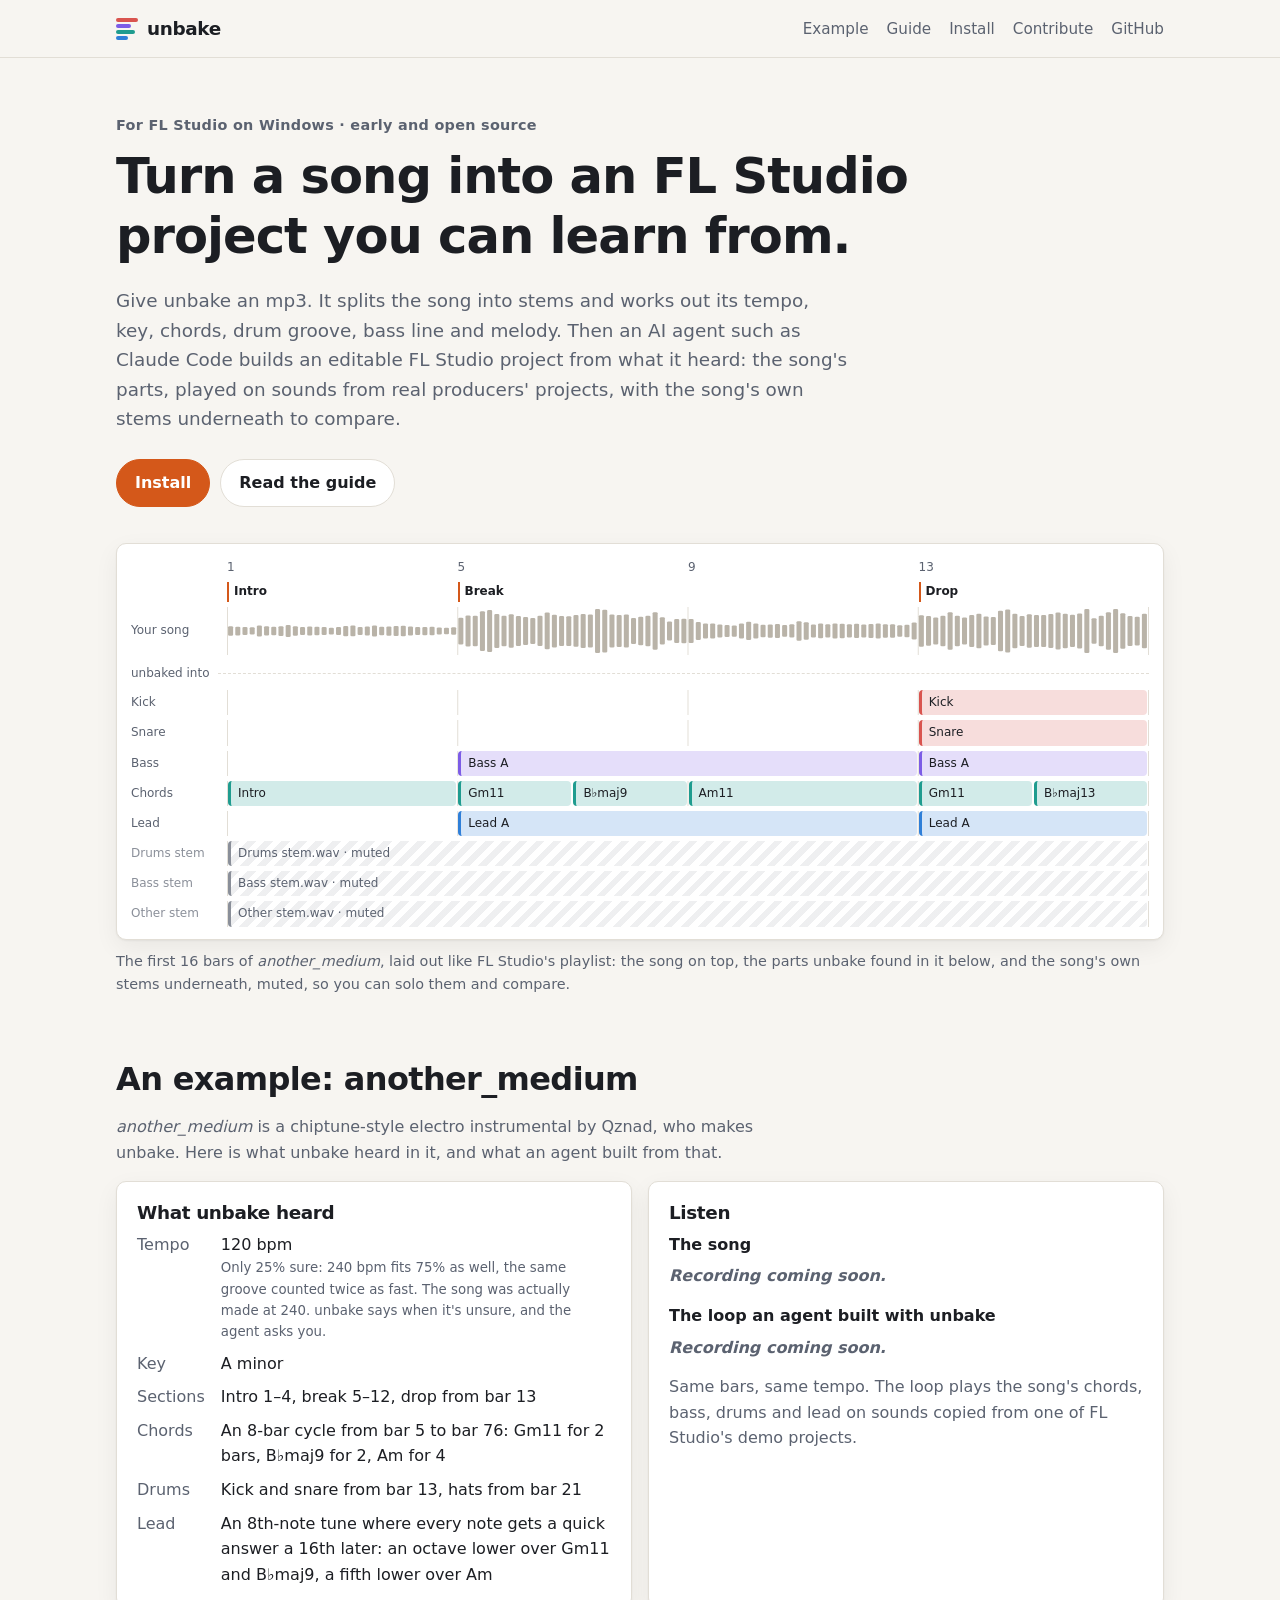
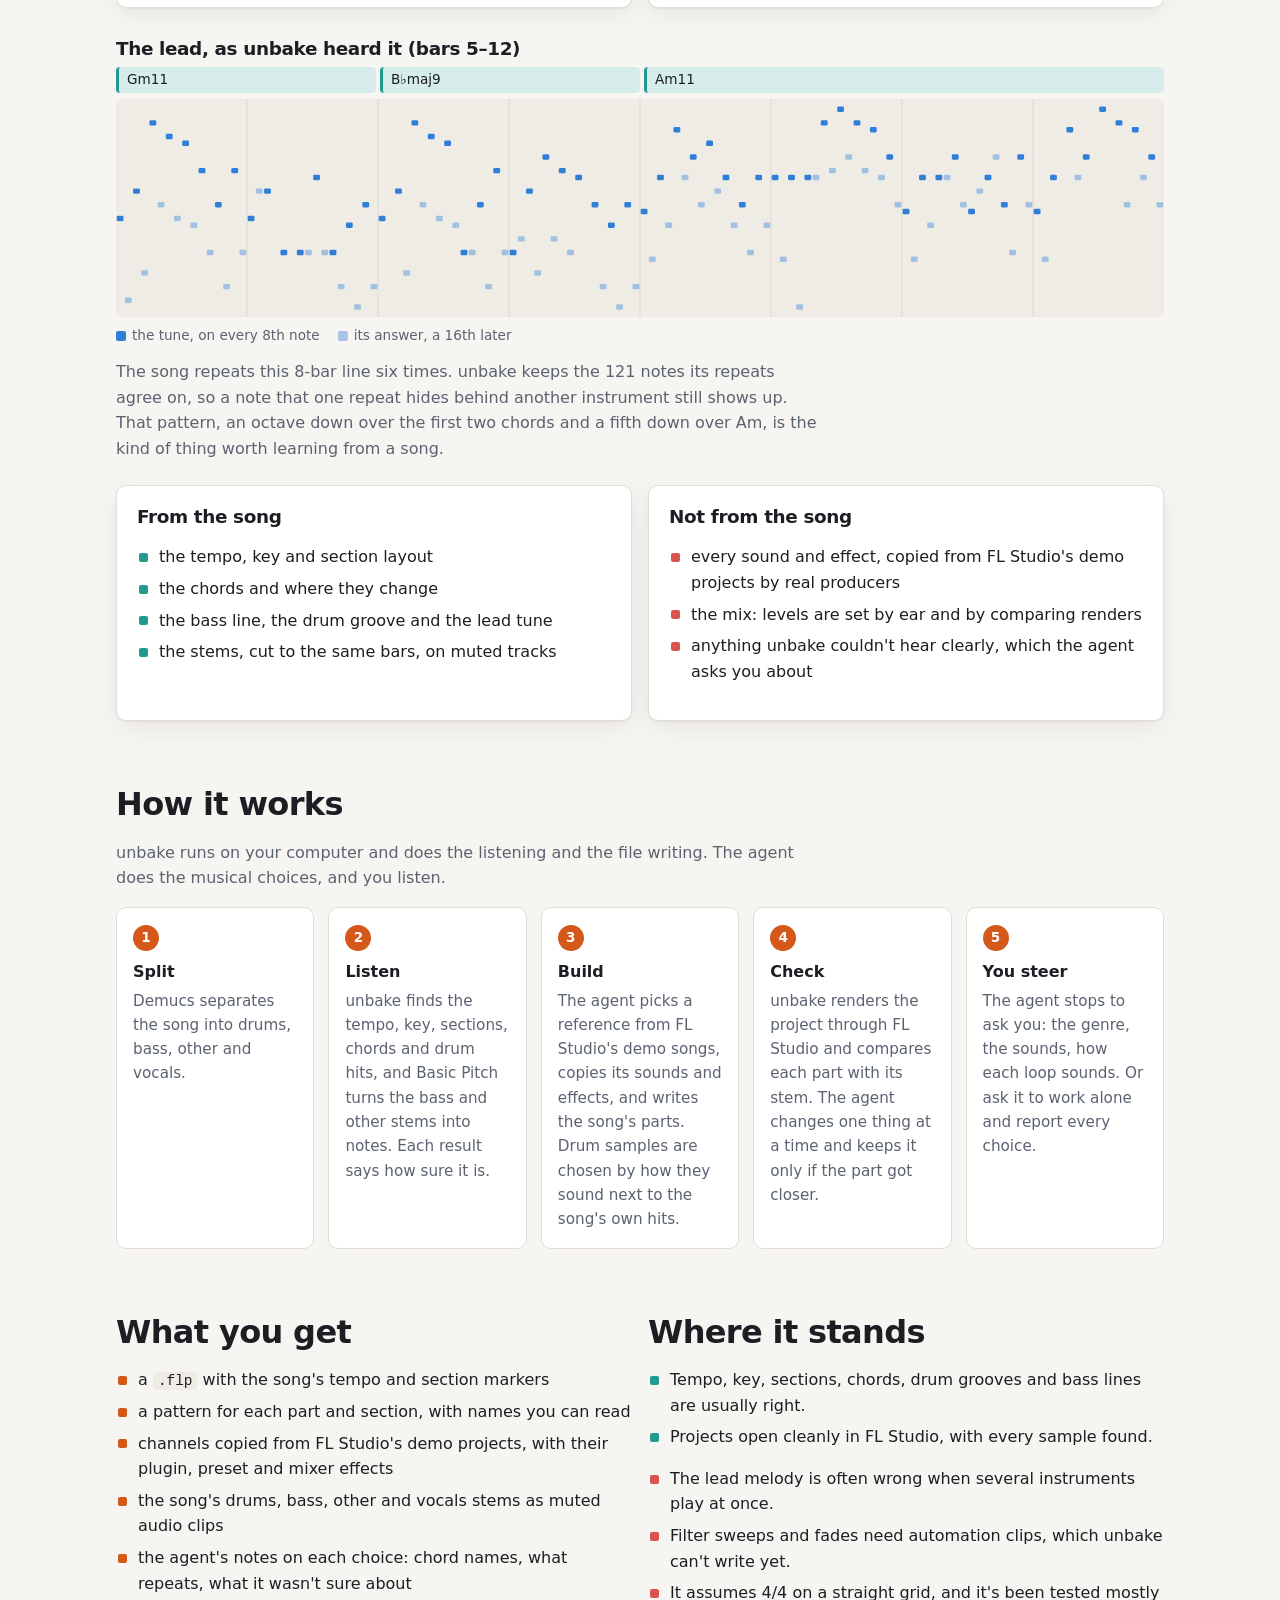
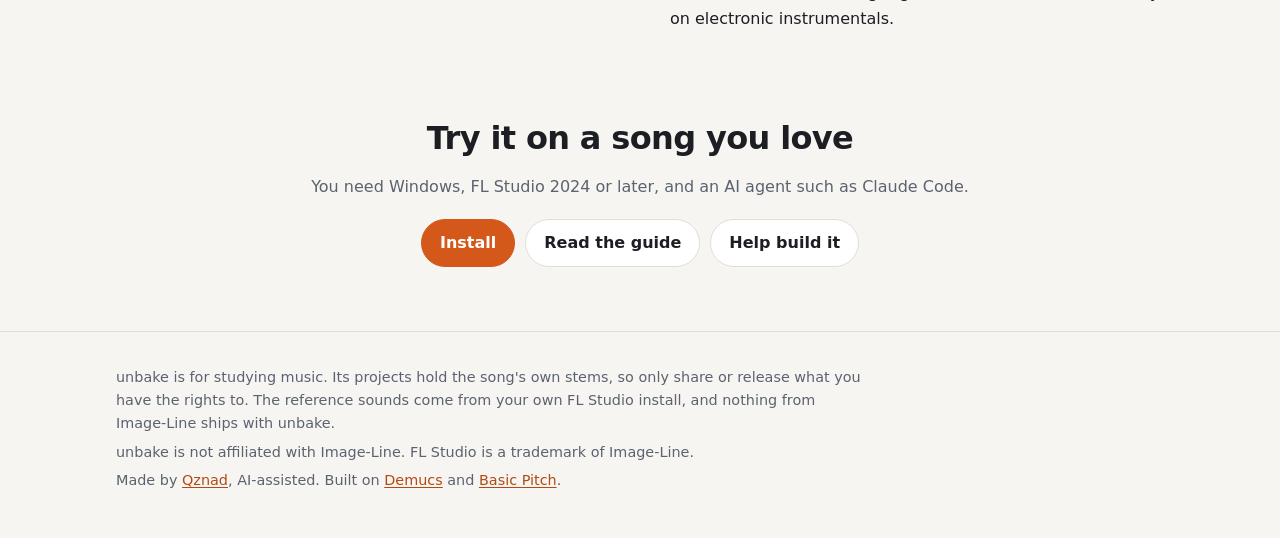
==== site/index.html @ bb5c04a0 "Add the unbake website: a home page with another_medium as the example (what unbake heard, its lead " ====
<!doctype html>
<html lang="en">
<head>
  <meta charset="utf-8">
  <meta name="viewport" content="width=device-width, initial-scale=1">
  <title>unbake: turn a song into an FL Studio project</title>
  <meta name="description" content="unbake listens to a song and, with an AI agent, builds an editable FL Studio project of its chords, bass and groove, with the song's own stems underneath to compare.">
  <link rel="stylesheet" href="style.css">
</head>
<body>
  <header class="site-header">
    <div class="wrap">
      <a class="wordmark" href="./"><span class="mark" aria-hidden="true"><i></i><i></i><i></i><i></i></span>unbake</a>
      <nav aria-label="Main">
        <a href="#example">Example</a>
        <a href="guide.html">Guide</a>
        <a href="install.html">Install</a>
        <a href="contribute.html">Contribute</a>
        <a href="https://github.com/Qznad/unbake">GitHub</a>
      </nav>
    </div>
  </header>

  <main>
    <section class="hero">
      <div class="wrap">
        <p class="eyebrow">For FL Studio on Windows · early and open source</p>
        <h1>Turn a song into an FL Studio project you can learn from.</h1>
        <p class="lede">Give unbake an mp3. It splits the song into stems and works out its tempo, key, chords, drum groove, bass line and melody. Then an AI agent such as Claude Code builds an editable FL Studio project from what it heard: the song's parts, played on sounds from real producers' projects, with the song's own stems underneath to compare.</p>
        <div class="actions">
          <a class="btn primary" href="install.html">Install</a>
          <a class="btn" href="guide.html">Read the guide</a>
        </div>

        <figure class="playlist-figure">
          <div class="scroll-x">
            <div class="playlist" role="img" aria-label="FL Studio playlist: the song's waveform on top; below it Kick and Snare from bar 13, Bass from bar 5, chords Gm11, B flat maj9 and Am11, Lead A from bar 5, and four muted stem tracks.">
              <span class="pl-name"></span>
              <div class="pl-lane pl-ruler"><span style="grid-column:1">1</span><span style="grid-column:5">5</span><span style="grid-column:9">9</span><span style="grid-column:13">13</span></div>
              <span class="pl-name"></span>
              <div class="pl-lane pl-markers"><span class="marker" style="--at:1;--len:4">Intro</span><span class="marker" style="--at:5;--len:8">Break</span><span class="marker" style="--at:13;--len:4">Drop</span></div>
              <span class="pl-name">Your song</span>
              <div class="pl-lane pl-song"><svg class="wave" viewBox="0 0 640 48" preserveAspectRatio="none" aria-hidden="true"><rect x="0.75" y="19.2" width="3.5" height="9.6" rx="1"/><rect x="5.75" y="19.7" width="3.5" height="8.7" rx="1"/><rect x="10.75" y="20.1" width="3.5" height="7.9" rx="1"/><rect x="15.75" y="20.3" width="3.5" height="7.3" rx="1"/><rect x="20.75" y="18.6" width="3.5" height="10.9" rx="1"/><rect x="25.75" y="19.3" width="3.5" height="9.3" rx="1"/><rect x="30.75" y="19.8" width="3.5" height="8.5" rx="1"/><rect x="35.75" y="19.2" width="3.5" height="9.7" rx="1"/><rect x="40.75" y="18.1" width="3.5" height="11.9" rx="1"/><rect x="45.75" y="19.2" width="3.5" height="9.6" rx="1"/><rect x="50.75" y="19.9" width="3.5" height="8.2" rx="1"/><rect x="55.75" y="19.6" width="3.5" height="8.8" rx="1"/><rect x="60.75" y="19.7" width="3.5" height="8.6" rx="1"/><rect x="65.75" y="20.0" width="3.5" height="7.9" rx="1"/><rect x="70.75" y="20.7" width="3.5" height="6.7" rx="1"/><rect x="75.75" y="19.9" width="3.5" height="8.2" rx="1"/><rect x="80.75" y="18.9" width="3.5" height="10.3" rx="1"/><rect x="85.75" y="18.6" width="3.5" height="10.7" rx="1"/><rect x="90.75" y="19.9" width="3.5" height="8.2" rx="1"/><rect x="95.75" y="19.4" width="3.5" height="9.2" rx="1"/><rect x="100.75" y="18.5" width="3.5" height="10.9" rx="1"/><rect x="105.75" y="19.7" width="3.5" height="8.6" rx="1"/><rect x="110.75" y="19.4" width="3.5" height="9.3" rx="1"/><rect x="115.75" y="19.1" width="3.5" height="9.8" rx="1"/><rect x="120.75" y="18.7" width="3.5" height="10.5" rx="1"/><rect x="125.75" y="19.5" width="3.5" height="8.9" rx="1"/><rect x="130.75" y="19.9" width="3.5" height="8.2" rx="1"/><rect x="135.75" y="19.9" width="3.5" height="8.3" rx="1"/><rect x="140.75" y="19.7" width="3.5" height="8.6" rx="1"/><rect x="145.75" y="20.6" width="3.5" height="6.8" rx="1"/><rect x="150.75" y="20.8" width="3.5" height="6.5" rx="1"/><rect x="155.75" y="20.3" width="3.5" height="7.4" rx="1"/><rect x="160.75" y="10.7" width="3.5" height="26.7" rx="1"/><rect x="165.75" y="8.5" width="3.5" height="31.0" rx="1"/><rect x="170.75" y="8.8" width="3.5" height="30.4" rx="1"/><rect x="175.75" y="4.2" width="3.5" height="39.7" rx="1"/><rect x="180.75" y="2.9" width="3.5" height="42.2" rx="1"/><rect x="185.75" y="6.9" width="3.5" height="34.2" rx="1"/><rect x="190.75" y="8.7" width="3.5" height="30.6" rx="1"/><rect x="195.75" y="7.2" width="3.5" height="33.6" rx="1"/><rect x="200.75" y="8.9" width="3.5" height="30.2" rx="1"/><rect x="205.75" y="9.9" width="3.5" height="28.2" rx="1"/><rect x="210.75" y="10.9" width="3.5" height="26.2" rx="1"/><rect x="215.75" y="8.8" width="3.5" height="30.3" rx="1"/><rect x="220.75" y="5.6" width="3.5" height="36.7" rx="1"/><rect x="225.75" y="7.7" width="3.5" height="32.7" rx="1"/><rect x="230.75" y="9.1" width="3.5" height="29.8" rx="1"/><rect x="235.75" y="9.2" width="3.5" height="29.7" rx="1"/><rect x="240.75" y="8.1" width="3.5" height="31.7" rx="1"/><rect x="245.75" y="7.0" width="3.5" height="33.9" rx="1"/><rect x="250.75" y="7.6" width="3.5" height="32.8" rx="1"/><rect x="255.75" y="2.0" width="3.5" height="44.0" rx="1"/><rect x="260.75" y="2.7" width="3.5" height="42.7" rx="1"/><rect x="265.75" y="7.4" width="3.5" height="33.2" rx="1"/><rect x="270.75" y="8.0" width="3.5" height="32.0" rx="1"/><rect x="275.75" y="7.5" width="3.5" height="33.1" rx="1"/><rect x="280.75" y="11.0" width="3.5" height="26.0" rx="1"/><rect x="285.75" y="9.8" width="3.5" height="28.4" rx="1"/><rect x="290.75" y="8.7" width="3.5" height="30.6" rx="1"/><rect x="295.75" y="5.3" width="3.5" height="37.5" rx="1"/><rect x="300.75" y="10.3" width="3.5" height="27.3" rx="1"/><rect x="305.75" y="14.5" width="3.5" height="19.1" rx="1"/><rect x="310.75" y="12.0" width="3.5" height="24.0" rx="1"/><rect x="315.75" y="11.7" width="3.5" height="24.6" rx="1"/><rect x="320.75" y="12.1" width="3.5" height="23.8" rx="1"/><rect x="325.75" y="14.9" width="3.5" height="18.1" rx="1"/><rect x="330.75" y="16.5" width="3.5" height="15.0" rx="1"/><rect x="335.75" y="16.5" width="3.5" height="15.1" rx="1"/><rect x="340.75" y="17.5" width="3.5" height="13.0" rx="1"/><rect x="345.75" y="17.9" width="3.5" height="12.2" rx="1"/><rect x="350.75" y="18.4" width="3.5" height="11.3" rx="1"/><rect x="355.75" y="16.6" width="3.5" height="14.9" rx="1"/><rect x="360.75" y="14.8" width="3.5" height="18.3" rx="1"/><rect x="365.75" y="16.5" width="3.5" height="15.0" rx="1"/><rect x="370.75" y="17.7" width="3.5" height="12.6" rx="1"/><rect x="375.75" y="17.4" width="3.5" height="13.3" rx="1"/><rect x="380.75" y="17.0" width="3.5" height="14.0" rx="1"/><rect x="385.75" y="18.1" width="3.5" height="11.7" rx="1"/><rect x="390.75" y="17.3" width="3.5" height="13.3" rx="1"/><rect x="395.75" y="14.3" width="3.5" height="19.5" rx="1"/><rect x="400.75" y="15.2" width="3.5" height="17.5" rx="1"/><rect x="405.75" y="17.5" width="3.5" height="13.0" rx="1"/><rect x="410.75" y="16.6" width="3.5" height="14.7" rx="1"/><rect x="415.75" y="17.3" width="3.5" height="13.3" rx="1"/><rect x="420.75" y="16.5" width="3.5" height="15.0" rx="1"/><rect x="425.75" y="16.8" width="3.5" height="14.4" rx="1"/><rect x="430.75" y="17.3" width="3.5" height="13.3" rx="1"/><rect x="435.75" y="16.8" width="3.5" height="14.3" rx="1"/><rect x="440.75" y="17.6" width="3.5" height="12.9" rx="1"/><rect x="445.75" y="17.0" width="3.5" height="13.9" rx="1"/><rect x="450.75" y="16.5" width="3.5" height="14.9" rx="1"/><rect x="455.75" y="17.3" width="3.5" height="13.5" rx="1"/><rect x="460.75" y="17.3" width="3.5" height="13.4" rx="1"/><rect x="465.75" y="18.2" width="3.5" height="11.6" rx="1"/><rect x="470.75" y="17.8" width="3.5" height="12.5" rx="1"/><rect x="475.75" y="15.5" width="3.5" height="17.0" rx="1"/><rect x="480.75" y="8.2" width="3.5" height="31.6" rx="1"/><rect x="485.75" y="9.1" width="3.5" height="29.7" rx="1"/><rect x="490.75" y="10.6" width="3.5" height="26.8" rx="1"/><rect x="495.75" y="8.8" width="3.5" height="30.4" rx="1"/><rect x="500.75" y="5.3" width="3.5" height="37.4" rx="1"/><rect x="505.75" y="8.7" width="3.5" height="30.5" rx="1"/><rect x="510.75" y="10.4" width="3.5" height="27.2" rx="1"/><rect x="515.75" y="7.9" width="3.5" height="32.2" rx="1"/><rect x="520.75" y="6.8" width="3.5" height="34.4" rx="1"/><rect x="525.75" y="9.4" width="3.5" height="29.1" rx="1"/><rect x="530.75" y="9.9" width="3.5" height="28.2" rx="1"/><rect x="535.75" y="3.8" width="3.5" height="40.4" rx="1"/><rect x="540.75" y="2.5" width="3.5" height="42.9" rx="1"/><rect x="545.75" y="6.8" width="3.5" height="34.4" rx="1"/><rect x="550.75" y="9.1" width="3.5" height="29.9" rx="1"/><rect x="555.75" y="7.2" width="3.5" height="33.6" rx="1"/><rect x="560.75" y="8.1" width="3.5" height="31.9" rx="1"/><rect x="565.75" y="8.0" width="3.5" height="32.0" rx="1"/><rect x="570.75" y="7.0" width="3.5" height="34.1" rx="1"/><rect x="575.75" y="5.4" width="3.5" height="37.2" rx="1"/><rect x="580.75" y="6.8" width="3.5" height="34.4" rx="1"/><rect x="585.75" y="7.8" width="3.5" height="32.3" rx="1"/><rect x="590.75" y="6.6" width="3.5" height="34.9" rx="1"/><rect x="595.75" y="2.0" width="3.5" height="43.9" rx="1"/><rect x="600.75" y="11.2" width="3.5" height="25.6" rx="1"/><rect x="605.75" y="8.7" width="3.5" height="30.5" rx="1"/><rect x="610.75" y="5.3" width="3.5" height="37.4" rx="1"/><rect x="615.75" y="2.0" width="3.5" height="44.0" rx="1"/><rect x="620.75" y="6.2" width="3.5" height="35.5" rx="1"/><rect x="625.75" y="9.0" width="3.5" height="30.0" rx="1"/><rect x="630.75" y="9.7" width="3.5" height="28.7" rx="1"/><rect x="635.75" y="6.7" width="3.5" height="34.6" rx="1"/></svg></div>
              <span class="pl-gap">unbaked into</span>
              <span class="pl-name">Kick</span>
              <div class="pl-lane"><span class="clip drums" style="--at:13;--len:4">Kick</span></div>
              <span class="pl-name">Snare</span>
              <div class="pl-lane"><span class="clip drums" style="--at:13;--len:4">Snare</span></div>
              <span class="pl-name">Bass</span>
              <div class="pl-lane"><span class="clip bass" style="--at:5;--len:8">Bass A</span><span class="clip bass" style="--at:13;--len:4">Bass A</span></div>
              <span class="pl-name">Chords</span>
              <div class="pl-lane"><span class="clip chords" style="--at:1;--len:4">Intro</span><span class="clip chords" style="--at:5;--len:2">Gm11</span><span class="clip chords" style="--at:7;--len:2">B♭maj9</span><span class="clip chords" style="--at:9;--len:4">Am11</span><span class="clip chords" style="--at:13;--len:2">Gm11</span><span class="clip chords" style="--at:15;--len:2">B♭maj13</span></div>
              <span class="pl-name">Lead</span>
              <div class="pl-lane"><span class="clip lead" style="--at:5;--len:8">Lead A</span><span class="clip lead" style="--at:13;--len:4">Lead A</span></div>
              <span class="pl-name muted-name">Drums stem</span>
              <div class="pl-lane"><span class="clip stem" style="--at:1;--len:16">Drums stem.wav · muted</span></div>
              <span class="pl-name muted-name">Bass stem</span>
              <div class="pl-lane"><span class="clip stem" style="--at:1;--len:16">Bass stem.wav · muted</span></div>
              <span class="pl-name muted-name">Other stem</span>
              <div class="pl-lane"><span class="clip stem" style="--at:1;--len:16">Other stem.wav · muted</span></div>
            </div>
          </div>
          <figcaption>The first 16 bars of <em>another_medium</em>, laid out like FL Studio's playlist: the song on top, the parts unbake found in it below, and the song's own stems underneath, muted, so you can solo them and compare.</figcaption>
        </figure>
      </div>
    </section>

    <section id="example">
      <div class="wrap">
        <h2>An example: another_medium</h2>
        <p class="section-intro"><em>another_medium</em> is a chiptune-style electro instrumental by Qznad, who makes unbake. Here is what unbake heard in it, and what an agent built from that.</p>

        <div class="grid-2">
          <div class="card">
            <h3 style="margin-top:0">What unbake heard</h3>
            <dl class="facts">
              <dt>Tempo</dt>
              <dd>120 bpm<small>Only 25% sure: 240 bpm fits 75% as well, the same groove counted twice as fast. The song was actually made at 240. unbake says when it's unsure, and the agent asks you.</small></dd>
              <dt>Key</dt>
              <dd>A minor</dd>
              <dt>Sections</dt>
              <dd>Intro 1–4, break 5–12, drop from bar 13</dd>
              <dt>Chords</dt>
              <dd>An 8-bar cycle from bar 5 to bar 76: Gm11 for 2 bars, B♭maj9 for 2, Am for 4</dd>
              <dt>Drums</dt>
              <dd>Kick and snare from bar 13, hats from bar 21</dd>
              <dt>Lead</dt>
              <dd>An 8th-note tune where every note gets a quick answer a 16th later: an octave lower over Gm11 and B♭maj9, a fifth lower over Am</dd>
            </dl>
          </div>

          <div class="card">
            <h3 style="margin-top:0">Listen</h3>
            <div class="player">
              <p>The song</p>
              <audio controls preload="metadata" src="media/another-medium-song.mp3" data-pending="Recording coming soon."></audio>
            </div>
            <div class="player">
              <p>The loop an agent built with unbake</p>
              <audio controls preload="metadata" src="media/another-medium-loop.mp3" data-pending="Recording coming soon."></audio>
            </div>
            <p class="pending" style="font-style:normal">Same bars, same tempo. The loop plays the song's chords, bass, drums and lead on sounds copied from one of FL Studio's demo projects.</p>
          </div>
        </div>

        <h3>The lead, as unbake heard it (bars 5–12)</h3>
        <div class="roll-box">
          <div class="roll-inner">
            <div class="chord-row" aria-hidden="true"><span>Gm11</span><span>B♭maj9</span><span>Am11</span></div>
            <svg class="roll" viewBox="0 0 768 160" role="img" aria-label="The lead unbake heard in bars 5 to 12: 121 notes"><line class="barline" x1="96" y1="0" x2="96" y2="160"/><line class="barline" x1="192" y1="0" x2="192" y2="160"/><line class="barline" x1="288" y1="0" x2="288" y2="160"/><line class="barline" x1="384" y1="0" x2="384" y2="160"/><line class="barline" x1="480" y1="0" x2="480" y2="160"/><line class="barline" x1="576" y1="0" x2="576" y2="160"/><line class="barline" x1="672" y1="0" x2="672" y2="160"/><rect class="hit" x="0.5" y="85.5" width="5" height="4" rx="1"/><rect class="echo" x="6.5" y="145.5" width="5" height="4" rx="1"/><rect class="hit" x="12.5" y="65.5" width="5" height="4" rx="1"/><rect class="echo" x="18.5" y="125.5" width="5" height="4" rx="1"/><rect class="hit" x="24.5" y="15.5" width="5" height="4" rx="1"/><rect class="echo" x="30.5" y="75.5" width="5" height="4" rx="1"/><rect class="hit" x="36.5" y="25.5" width="5" height="4" rx="1"/><rect class="echo" x="42.5" y="85.5" width="5" height="4" rx="1"/><rect class="hit" x="48.5" y="30.5" width="5" height="4" rx="1"/><rect class="echo" x="54.5" y="90.5" width="5" height="4" rx="1"/><rect class="hit" x="60.5" y="50.5" width="5" height="4" rx="1"/><rect class="echo" x="66.5" y="110.5" width="5" height="4" rx="1"/><rect class="hit" x="72.5" y="75.5" width="5" height="4" rx="1"/><rect class="echo" x="78.5" y="135.5" width="5" height="4" rx="1"/><rect class="hit" x="84.5" y="50.5" width="5" height="4" rx="1"/><rect class="echo" x="90.5" y="110.5" width="5" height="4" rx="1"/><rect class="hit" x="96.5" y="85.5" width="5" height="4" rx="1"/><rect class="echo" x="102.5" y="65.5" width="5" height="4" rx="1"/><rect class="hit" x="108.5" y="65.5" width="5" height="4" rx="1"/><rect class="hit" x="120.5" y="110.5" width="5" height="4" rx="1"/><rect class="hit" x="132.5" y="110.5" width="5" height="4" rx="1"/><rect class="echo" x="138.5" y="110.5" width="5" height="4" rx="1"/><rect class="hit" x="144.5" y="55.5" width="5" height="4" rx="1"/><rect class="echo" x="150.5" y="110.5" width="5" height="4" rx="1"/><rect class="hit" x="156.5" y="110.5" width="5" height="4" rx="1"/><rect class="echo" x="162.5" y="135.5" width="5" height="4" rx="1"/><rect class="hit" x="168.5" y="90.5" width="5" height="4" rx="1"/><rect class="echo" x="174.5" y="150.5" width="5" height="4" rx="1"/><rect class="hit" x="180.5" y="75.5" width="5" height="4" rx="1"/><rect class="echo" x="186.5" y="135.5" width="5" height="4" rx="1"/><rect class="hit" x="192.5" y="85.5" width="5" height="4" rx="1"/><rect class="hit" x="204.5" y="65.5" width="5" height="4" rx="1"/><rect class="echo" x="210.5" y="125.5" width="5" height="4" rx="1"/><rect class="hit" x="216.5" y="15.5" width="5" height="4" rx="1"/><rect class="echo" x="222.5" y="75.5" width="5" height="4" rx="1"/><rect class="hit" x="228.5" y="25.5" width="5" height="4" rx="1"/><rect class="echo" x="234.5" y="85.5" width="5" height="4" rx="1"/><rect class="hit" x="240.5" y="30.5" width="5" height="4" rx="1"/><rect class="echo" x="246.5" y="90.5" width="5" height="4" rx="1"/><rect class="hit" x="252.5" y="110.5" width="5" height="4" rx="1"/><rect class="echo" x="258.5" y="110.5" width="5" height="4" rx="1"/><rect class="hit" x="264.5" y="75.5" width="5" height="4" rx="1"/><rect class="echo" x="270.5" y="135.5" width="5" height="4" rx="1"/><rect class="hit" x="276.5" y="50.5" width="5" height="4" rx="1"/><rect class="echo" x="282.5" y="110.5" width="5" height="4" rx="1"/><rect class="hit" x="288.5" y="110.5" width="5" height="4" rx="1"/><rect class="echo" x="294.5" y="100.5" width="5" height="4" rx="1"/><rect class="hit" x="300.5" y="65.5" width="5" height="4" rx="1"/><rect class="echo" x="306.5" y="125.5" width="5" height="4" rx="1"/><rect class="hit" x="312.5" y="40.5" width="5" height="4" rx="1"/><rect class="echo" x="318.5" y="100.5" width="5" height="4" rx="1"/><rect class="hit" x="324.5" y="50.5" width="5" height="4" rx="1"/><rect class="echo" x="330.5" y="110.5" width="5" height="4" rx="1"/><rect class="hit" x="336.5" y="55.5" width="5" height="4" rx="1"/><rect class="hit" x="348.5" y="75.5" width="5" height="4" rx="1"/><rect class="echo" x="354.5" y="135.5" width="5" height="4" rx="1"/><rect class="hit" x="360.5" y="90.5" width="5" height="4" rx="1"/><rect class="echo" x="366.5" y="150.5" width="5" height="4" rx="1"/><rect class="hit" x="372.5" y="75.5" width="5" height="4" rx="1"/><rect class="echo" x="378.5" y="135.5" width="5" height="4" rx="1"/><rect class="hit" x="384.5" y="80.5" width="5" height="4" rx="1"/><rect class="echo" x="390.5" y="115.5" width="5" height="4" rx="1"/><rect class="hit" x="396.5" y="55.5" width="5" height="4" rx="1"/><rect class="echo" x="402.5" y="90.5" width="5" height="4" rx="1"/><rect class="hit" x="408.5" y="20.5" width="5" height="4" rx="1"/><rect class="echo" x="414.5" y="55.5" width="5" height="4" rx="1"/><rect class="hit" x="420.5" y="40.5" width="5" height="4" rx="1"/><rect class="echo" x="426.5" y="75.5" width="5" height="4" rx="1"/><rect class="hit" x="432.5" y="30.5" width="5" height="4" rx="1"/><rect class="echo" x="438.5" y="65.5" width="5" height="4" rx="1"/><rect class="hit" x="444.5" y="55.5" width="5" height="4" rx="1"/><rect class="echo" x="450.5" y="90.5" width="5" height="4" rx="1"/><rect class="hit" x="456.5" y="75.5" width="5" height="4" rx="1"/><rect class="echo" x="462.5" y="110.5" width="5" height="4" rx="1"/><rect class="hit" x="468.5" y="55.5" width="5" height="4" rx="1"/><rect class="echo" x="474.5" y="90.5" width="5" height="4" rx="1"/><rect class="hit" x="480.5" y="55.5" width="5" height="4" rx="1"/><rect class="echo" x="486.5" y="115.5" width="5" height="4" rx="1"/><rect class="hit" x="492.5" y="55.5" width="5" height="4" rx="1"/><rect class="echo" x="498.5" y="150.5" width="5" height="4" rx="1"/><rect class="hit" x="504.5" y="55.5" width="5" height="4" rx="1"/><rect class="echo" x="510.5" y="55.5" width="5" height="4" rx="1"/><rect class="hit" x="516.5" y="15.5" width="5" height="4" rx="1"/><rect class="echo" x="522.5" y="50.5" width="5" height="4" rx="1"/><rect class="hit" x="528.5" y="5.5" width="5" height="4" rx="1"/><rect class="echo" x="534.5" y="40.5" width="5" height="4" rx="1"/><rect class="hit" x="540.5" y="15.5" width="5" height="4" rx="1"/><rect class="echo" x="546.5" y="50.5" width="5" height="4" rx="1"/><rect class="hit" x="552.5" y="20.5" width="5" height="4" rx="1"/><rect class="echo" x="558.5" y="55.5" width="5" height="4" rx="1"/><rect class="hit" x="564.5" y="40.5" width="5" height="4" rx="1"/><rect class="echo" x="570.5" y="75.5" width="5" height="4" rx="1"/><rect class="hit" x="576.5" y="80.5" width="5" height="4" rx="1"/><rect class="echo" x="582.5" y="115.5" width="5" height="4" rx="1"/><rect class="hit" x="588.5" y="55.5" width="5" height="4" rx="1"/><rect class="echo" x="594.5" y="90.5" width="5" height="4" rx="1"/><rect class="hit" x="600.5" y="55.5" width="5" height="4" rx="1"/><rect class="echo" x="606.5" y="55.5" width="5" height="4" rx="1"/><rect class="hit" x="612.5" y="40.5" width="5" height="4" rx="1"/><rect class="echo" x="618.5" y="75.5" width="5" height="4" rx="1"/><rect class="hit" x="624.5" y="80.5" width="5" height="4" rx="1"/><rect class="echo" x="630.5" y="65.5" width="5" height="4" rx="1"/><rect class="hit" x="636.5" y="55.5" width="5" height="4" rx="1"/><rect class="echo" x="642.5" y="40.5" width="5" height="4" rx="1"/><rect class="hit" x="648.5" y="75.5" width="5" height="4" rx="1"/><rect class="echo" x="654.5" y="110.5" width="5" height="4" rx="1"/><rect class="hit" x="660.5" y="40.5" width="5" height="4" rx="1"/><rect class="echo" x="666.5" y="75.5" width="5" height="4" rx="1"/><rect class="hit" x="672.5" y="80.5" width="5" height="4" rx="1"/><rect class="echo" x="678.5" y="115.5" width="5" height="4" rx="1"/><rect class="hit" x="684.5" y="55.5" width="5" height="4" rx="1"/><rect class="hit" x="696.5" y="20.5" width="5" height="4" rx="1"/><rect class="echo" x="702.5" y="55.5" width="5" height="4" rx="1"/><rect class="hit" x="708.5" y="40.5" width="5" height="4" rx="1"/><rect class="hit" x="720.5" y="5.5" width="5" height="4" rx="1"/><rect class="hit" x="732.5" y="15.5" width="5" height="4" rx="1"/><rect class="echo" x="738.5" y="75.5" width="5" height="4" rx="1"/><rect class="hit" x="744.5" y="20.5" width="5" height="4" rx="1"/><rect class="echo" x="750.5" y="55.5" width="5" height="4" rx="1"/><rect class="hit" x="756.5" y="40.5" width="5" height="4" rx="1"/><rect class="echo" x="762.5" y="75.5" width="5" height="4" rx="1"/></svg>
          </div>
        </div>
        <div class="legend"><span><span class="swatch"></span>the tune, on every 8th note</span><span><span class="swatch faint"></span>its answer, a 16th later</span></div>
        <p class="section-intro" style="margin-top:12px">The song repeats this 8-bar line six times. unbake keeps the 121 notes its repeats agree on, so a note that one repeat hides behind another instrument still shows up. That pattern, an octave down over the first two chords and a fifth down over Am, is the kind of thing worth learning from a song.</p>

        <div class="grid-2" style="margin-top:24px">
          <div class="card split">
            <h3>From the song</h3>
            <ul class="ticks good">
              <li>the tempo, key and section layout</li>
              <li>the chords and where they change</li>
              <li>the bass line, the drum groove and the lead tune</li>
              <li>the stems, cut to the same bars, on muted tracks</li>
            </ul>
          </div>
          <div class="card split">
            <h3>Not from the song</h3>
            <ul class="ticks hard">
              <li>every sound and effect, copied from FL Studio's demo projects by real producers</li>
              <li>the mix: levels are set by ear and by comparing renders</li>
              <li>anything unbake couldn't hear clearly, which the agent asks you about</li>
            </ul>
          </div>
        </div>
      </div>
    </section>

    <section id="how">
      <div class="wrap">
        <h2>How it works</h2>
        <p class="section-intro">unbake runs on your computer and does the listening and the file writing. The agent does the musical choices, and you listen.</p>
        <ol class="steps">
          <li><strong>Split</strong><p>Demucs separates the song into drums, bass, other and vocals.</p></li>
          <li><strong>Listen</strong><p>unbake finds the tempo, key, sections, chords and drum hits, and Basic Pitch turns the bass and other stems into notes. Each result says how sure it is.</p></li>
          <li><strong>Build</strong><p>The agent picks a reference from FL Studio's demo songs, copies its sounds and effects, and writes the song's parts. Drum samples are chosen by how they sound next to the song's own hits.</p></li>
          <li><strong>Check</strong><p>unbake renders the project through FL Studio and compares each part with its stem. The agent changes one thing at a time and keeps it only if the part got closer.</p></li>
          <li><strong>You steer</strong><p>The agent stops to ask you: the genre, the sounds, how each loop sounds. Or ask it to work alone and report every choice.</p></li>
        </ol>
      </div>
    </section>

    <section>
      <div class="wrap grid-2">
        <div>
          <h2>What you get</h2>
          <ul class="ticks">
            <li>a <code>.flp</code> with the song's tempo and section markers</li>
            <li>a pattern for each part and section, with names you can read</li>
            <li>channels copied from FL Studio's demo projects, with their plugin, preset and mixer effects</li>
            <li>the song's drums, bass, other and vocals stems as muted audio clips</li>
            <li>the agent's notes on each choice: chord names, what repeats, what it wasn't sure about</li>
          </ul>
        </div>
        <div>
          <h2>Where it stands</h2>
          <ul class="ticks good">
            <li>Tempo, key, sections, chords, drum grooves and bass lines are usually right.</li>
            <li>Projects open cleanly in FL Studio, with every sample found.</li>
          </ul>
          <ul class="ticks hard">
            <li>The lead melody is often wrong when several instruments play at once.</li>
            <li>Filter sweeps and fades need automation clips, which unbake can't write yet.</li>
            <li>It assumes 4/4 on a straight grid, and it's been tested mostly on electronic instrumentals.</li>
          </ul>
        </div>
      </div>
    </section>

    <section class="cta">
      <div class="wrap">
        <h2>Try it on a song you love</h2>
        <p class="section-intro" style="margin:0 auto 20px">You need Windows, FL Studio 2024 or later, and an AI agent such as Claude Code.</p>
        <div class="actions">
          <a class="btn primary" href="install.html">Install</a>
          <a class="btn" href="guide.html">Read the guide</a>
          <a class="btn" href="contribute.html">Help build it</a>
        </div>
      </div>
    </section>
  </main>

  <footer class="site-footer">
    <div class="wrap">
      <p>unbake is for studying music. Its projects hold the song's own stems, so only share or release what you have the rights to. The reference sounds come from your own FL Studio install, and nothing from Image-Line ships with unbake.</p>
      <p>unbake is not affiliated with Image-Line. FL Studio is a trademark of Image-Line.</p>
      <p>Made by <a href="https://github.com/Qznad">Qznad</a>, AI-assisted. Built on <a href="https://github.com/facebookresearch/demucs">Demucs</a> and <a href="https://github.com/spotify/basic-pitch">Basic Pitch</a>.</p>
    </div>
  </footer>
  <script src="site.js"></script>
</body>
</html>
---- site/style.css ----
:root {
  --bg: #f7f5f1;
  --surface: #ffffff;
  --surface-2: #efece6;
  --line: #e2ded6;
  --text: #1c1e23;
  --muted: #5b6270;
  --accent: #d4581a;
  --accent-ink: #ffffff;
  --link: #b44a12;
  --drums: #d9544f;
  --bass: #7c5ce6;
  --chords: #1f9c8f;
  --lead: #2f7fd8;
  --stem: #8a8f99;
  --wave: #b9b3a8;
  --radius: 10px;
  --shadow: 0 1px 2px rgb(0 0 0 / 0.05), 0 8px 24px rgb(0 0 0 / 0.06);
  --mono: ui-monospace, "Cascadia Mono", "SF Mono", Consolas, monospace;
  color-scheme: light;
}

@media (prefers-color-scheme: dark) {
  :root:not([data-theme="light"]) {
    --bg: #121418;
    --surface: #1a1d23;
    --surface-2: #23272f;
    --line: #2f343d;
    --text: #eceef2;
    --muted: #9ba3b0;
    --accent: #ff8a3d;
    --accent-ink: #1a1206;
    --link: #ffa463;
    --drums: #f0706a;
    --bass: #a28bff;
    --chords: #3cc2b3;
    --lead: #5aa7ff;
    --stem: #6f7580;
    --wave: #4a505b;
    --shadow: 0 1px 2px rgb(0 0 0 / 0.3), 0 8px 24px rgb(0 0 0 / 0.25);
    color-scheme: dark;
  }
}

:root[data-theme="dark"] {
  --bg: #121418;
  --surface: #1a1d23;
  --surface-2: #23272f;
  --line: #2f343d;
  --text: #eceef2;
  --muted: #9ba3b0;
  --accent: #ff8a3d;
  --accent-ink: #1a1206;
  --link: #ffa463;
  --drums: #f0706a;
  --bass: #a28bff;
  --chords: #3cc2b3;
  --lead: #5aa7ff;
  --stem: #6f7580;
  --wave: #4a505b;
  --shadow: 0 1px 2px rgb(0 0 0 / 0.3), 0 8px 24px rgb(0 0 0 / 0.25);
  color-scheme: dark;
}

* {
  box-sizing: border-box;
}

html {
  -webkit-text-size-adjust: 100%;
}

body {
  margin: 0;
  background: var(--bg);
  color: var(--text);
  font: 16px/1.6 system-ui, -apple-system, "Segoe UI", Roboto, "Helvetica Neue", sans-serif;
}

a {
  color: var(--link);
  text-underline-offset: 2px;
}

img,
svg {
  max-width: 100%;
}

code,
pre,
kbd {
  font-family: var(--mono);
  font-size: 0.9em;
}

:not(pre) > code {
  background: var(--surface-2);
  border-radius: 5px;
  padding: 0.1em 0.35em;
}

.code {
  position: relative;
  margin: 0.8em 0 1.2em;
}

.code pre {
  margin: 0;
  padding-right: 72px;
}

pre {
  margin: 0.8em 0 1.2em;
  padding: 14px 16px;
  background: var(--surface-2);
  border: 1px solid var(--line);
  border-radius: var(--radius);
  overflow-x: auto;
  line-height: 1.5;
}

.copy {
  position: absolute;
  top: 8px;
  right: 8px;
  font: 12px/1 system-ui, sans-serif;
  padding: 5px 8px;
  border-radius: 6px;
  border: 1px solid var(--line);
  background: var(--surface);
  color: var(--muted);
  cursor: pointer;
}

.copy:hover {
  color: var(--text);
}

.wrap {
  max-width: 1080px;
  margin: 0 auto;
  padding: 0 16px;
}

.narrow {
  max-width: 760px;
}

.site-header {
  border-bottom: 1px solid var(--line);
  background: var(--bg);
}

.site-header .wrap {
  display: flex;
  align-items: center;
  justify-content: space-between;
  flex-wrap: wrap;
  gap: 8px 20px;
  padding-top: 14px;
  padding-bottom: 14px;
}

.wordmark {
  display: inline-flex;
  align-items: center;
  gap: 9px;
  font-weight: 750;
  font-size: 1.15rem;
  letter-spacing: -0.02em;
  color: var(--text);
  text-decoration: none;
}

.mark {
  display: inline-grid;
  gap: 2px;
  width: 22px;
}

.mark i {
  display: block;
  height: 4px;
  border-radius: 2px;
}

.mark i:nth-child(1) {
  background: var(--drums);
  width: 100%;
}

.mark i:nth-child(2) {
  background: var(--bass);
  width: 70%;
}

.mark i:nth-child(3) {
  background: var(--chords);
  width: 85%;
}

.mark i:nth-child(4) {
  background: var(--lead);
  width: 55%;
}

.site-header nav {
  display: flex;
  flex-wrap: wrap;
  gap: 4px 18px;
}

.site-header nav a {
  color: var(--muted);
  text-decoration: none;
  font-size: 0.95rem;
}

.site-header nav a:hover,
.site-header nav a[aria-current="page"] {
  color: var(--text);
}

main {
  padding-bottom: 40px;
}

section {
  padding: 56px 0 8px;
}

h1,
h2,
h3 {
  line-height: 1.2;
  letter-spacing: -0.02em;
}

h1 {
  font-size: clamp(2rem, 5vw, 3.1rem);
  margin: 0.2em 0 0.4em;
  max-width: 17em;
}

h2 {
  font-size: clamp(1.5rem, 3vw, 2rem);
  margin: 0 0 0.5em;
}

h3 {
  font-size: 1.15rem;
  margin: 1.6em 0 0.4em;
}

.eyebrow {
  margin: 0;
  color: var(--muted);
  font-size: 0.9rem;
  font-weight: 600;
  letter-spacing: 0.02em;
}

.lede {
  font-size: 1.15rem;
  color: var(--muted);
  max-width: 40em;
  margin: 0 0 1.4em;
}

.section-intro {
  color: var(--muted);
  max-width: 44em;
  margin-top: 0;
}

.actions {
  display: flex;
  flex-wrap: wrap;
  gap: 10px;
}

.btn {
  display: inline-block;
  padding: 10px 18px;
  border-radius: 999px;
  border: 1px solid var(--line);
  background: var(--surface);
  color: var(--text);
  text-decoration: none;
  font-weight: 600;
}

.btn:hover {
  border-color: var(--muted);
}

.btn.primary {
  background: var(--accent);
  border-color: var(--accent);
  color: var(--accent-ink);
}

.btn.primary:hover {
  filter: brightness(1.06);
}

.card {
  background: var(--surface);
  border: 1px solid var(--line);
  border-radius: var(--radius);
  padding: 20px;
  box-shadow: var(--shadow);
}

.grid-2 {
  display: grid;
  grid-template-columns: repeat(auto-fit, minmax(min(100%, 320px), 1fr));
  gap: 16px;
}

.note {
  border-left: 3px solid var(--accent);
  background: var(--surface);
  padding: 12px 16px;
  border-radius: 0 var(--radius) var(--radius) 0;
  color: var(--muted);
}

.note strong {
  color: var(--text);
}

.playlist-figure {
  margin: 36px 0 0;
}

.scroll-x {
  overflow-x: auto;
  border: 1px solid var(--line);
  border-radius: var(--radius);
  background: var(--surface);
  box-shadow: var(--shadow);
}

.playlist {
  min-width: 620px;
  padding: 14px 14px 12px;
  font-size: 12px;
  display: grid;
  grid-template-columns: 96px 1fr;
  row-gap: 5px;
}

.pl-name {
  align-self: center;
  color: var(--muted);
  white-space: nowrap;
  overflow: hidden;
  text-overflow: ellipsis;
  padding-right: 8px;
}

.pl-lane {
  display: grid;
  grid-template-columns: repeat(16, 1fr);
  min-height: 24px;
  background-image: linear-gradient(to right, var(--line) 1px, transparent 1px);
  background-size: calc(100% / 4) 100%;
  border-right: 1px solid var(--line);
}

.pl-ruler {
  min-height: 18px;
  background: none;
  border: 0;
  color: var(--muted);
}

.pl-ruler span {
  grid-row: 1;
}

.pl-markers {
  min-height: 20px;
  background: none;
  border: 0;
}

.marker {
  grid-row: 1;
  grid-column: var(--at) / span var(--len);
  border-left: 2px solid var(--accent);
  padding-left: 5px;
  font-weight: 650;
  color: var(--text);
}

.pl-song {
  min-height: 48px;
}

.wave {
  grid-row: 1;
  grid-column: 1 / -1;
  width: 100%;
  height: 48px;
}

.wave rect {
  fill: var(--wave);
}

.pl-gap {
  grid-column: 1 / -1;
  display: flex;
  align-items: center;
  gap: 8px;
  color: var(--muted);
  margin: 4px 0 2px;
}

.pl-gap::after {
  content: "";
  flex: 1;
  border-top: 1px dashed var(--line);
}

.clip {
  --c: var(--stem);
  grid-row: 1;
  grid-column: var(--at) / span var(--len);
  margin: 0 1px;
  padding: 3px 7px;
  border-radius: 4px;
  border-left: 3px solid var(--c);
  background: color-mix(in srgb, var(--c) 20%, var(--surface));
  color: var(--text);
  white-space: nowrap;
  overflow: hidden;
  text-overflow: ellipsis;
}

.clip.drums {
  --c: var(--drums);
}

.clip.bass {
  --c: var(--bass);
}

.clip.chords {
  --c: var(--chords);
}

.clip.lead {
  --c: var(--lead);
}

.clip.stem {
  color: var(--muted);
  background: repeating-linear-gradient(
    135deg,
    color-mix(in srgb, var(--stem) 14%, var(--surface)) 0 6px,
    var(--surface) 6px 12px
  );
}

.muted-name {
  opacity: 0.7;
}

figcaption {
  color: var(--muted);
  font-size: 0.9rem;
  margin-top: 10px;
}

.facts {
  margin: 0;
  display: grid;
  grid-template-columns: max-content 1fr;
  gap: 8px 16px;
}

.facts dt {
  color: var(--muted);
}

.facts dd {
  margin: 0;
}

.facts small {
  display: block;
  color: var(--muted);
}

.chord-row {
  display: grid;
  grid-template-columns: 2fr 2fr 4fr;
  gap: 4px;
  margin-bottom: 6px;
  font-size: 0.85rem;
}

.chord-row span {
  background: color-mix(in srgb, var(--chords) 18%, var(--surface));
  border-left: 3px solid var(--chords);
  border-radius: 4px;
  padding: 2px 8px;
}

.roll-box {
  overflow-x: auto;
}

.roll-inner {
  min-width: 560px;
}

.roll {
  display: block;
  width: 100%;
  height: auto;
  background: var(--surface-2);
  border-radius: 6px;
}

.roll .barline {
  stroke: var(--line);
  stroke-width: 1;
}

.roll .hit {
  fill: var(--lead);
}

.roll .echo {
  fill: var(--lead);
  opacity: 0.4;
}

.legend {
  display: flex;
  flex-wrap: wrap;
  gap: 6px 18px;
  font-size: 0.85rem;
  color: var(--muted);
  margin-top: 8px;
}

.swatch {
  display: inline-block;
  width: 10px;
  height: 10px;
  border-radius: 2px;
  background: var(--lead);
  margin-right: 6px;
  vertical-align: -1px;
}

.swatch.faint {
  opacity: 0.4;
}

.player {
  margin: 0 0 14px;
}

.player p {
  margin: 0 0 6px;
  font-weight: 600;
}

.player audio {
  width: 100%;
}

.pending {
  color: var(--muted);
  font-style: italic;
  margin: 0;
}

.split h3 {
  margin-top: 0;
}

.steps {
  list-style: none;
  counter-reset: step;
  margin: 0;
  padding: 0;
  display: grid;
  grid-template-columns: repeat(auto-fit, minmax(min(100%, 190px), 1fr));
  gap: 14px;
}

.steps li {
  counter-increment: step;
  background: var(--surface);
  border: 1px solid var(--line);
  border-radius: var(--radius);
  padding: 16px;
}

.steps li::before {
  content: counter(step);
  display: inline-grid;
  place-items: center;
  width: 26px;
  height: 26px;
  border-radius: 50%;
  background: var(--accent);
  color: var(--accent-ink);
  font-weight: 700;
  font-size: 0.85rem;
  margin-bottom: 8px;
}

.steps strong {
  display: block;
  margin-bottom: 4px;
}

.steps p {
  margin: 0;
  color: var(--muted);
  font-size: 0.95rem;
}

.ticks {
  padding-left: 0;
  list-style: none;
}

.ticks li {
  position: relative;
  padding-left: 22px;
  margin: 6px 0;
}

.ticks li::before {
  content: "";
  position: absolute;
  left: 2px;
  top: 0.55em;
  width: 9px;
  height: 9px;
  border-radius: 2px;
  background: var(--c, var(--accent));
}

.ticks.good li::before {
  --c: var(--chords);
}

.ticks.hard li::before {
  --c: var(--drums);
}

.cta {
  text-align: center;
  padding: 64px 0 24px;
}

.cta .actions {
  justify-content: center;
}

.doc h2 {
  margin-top: 1.8em;
  padding-top: 0.6em;
  border-top: 1px solid var(--line);
}

.doc h2:first-of-type {
  border-top: 0;
}

.doc li {
  margin: 4px 0;
}

.toc {
  background: var(--surface);
  border: 1px solid var(--line);
  border-radius: var(--radius);
  padding: 14px 18px;
  margin: 24px 0;
}

.toc ol {
  margin: 0;
  padding-left: 1.2em;
}

.ask {
  background: var(--surface);
  border: 1px solid var(--line);
  border-radius: var(--radius);
  padding: 12px 16px;
  margin: 10px 0;
}

.ask b {
  color: var(--accent);
}

table {
  border-collapse: collapse;
  width: 100%;
  font-size: 0.95rem;
}

th,
td {
  text-align: left;
  vertical-align: top;
  padding: 8px 10px;
  border-bottom: 1px solid var(--line);
}

th {
  color: var(--muted);
  font-weight: 600;
}

.table-box {
  overflow-x: auto;
}

blockquote {
  margin: 1em 0;
  padding: 10px 16px;
  border-left: 3px solid var(--lead);
  background: var(--surface);
  border-radius: 0 var(--radius) var(--radius) 0;
}

.site-footer {
  border-top: 1px solid var(--line);
  color: var(--muted);
  font-size: 0.9rem;
  padding: 28px 0 40px;
}

.site-footer p {
  margin: 0.4em 0;
  max-width: 52em;
}
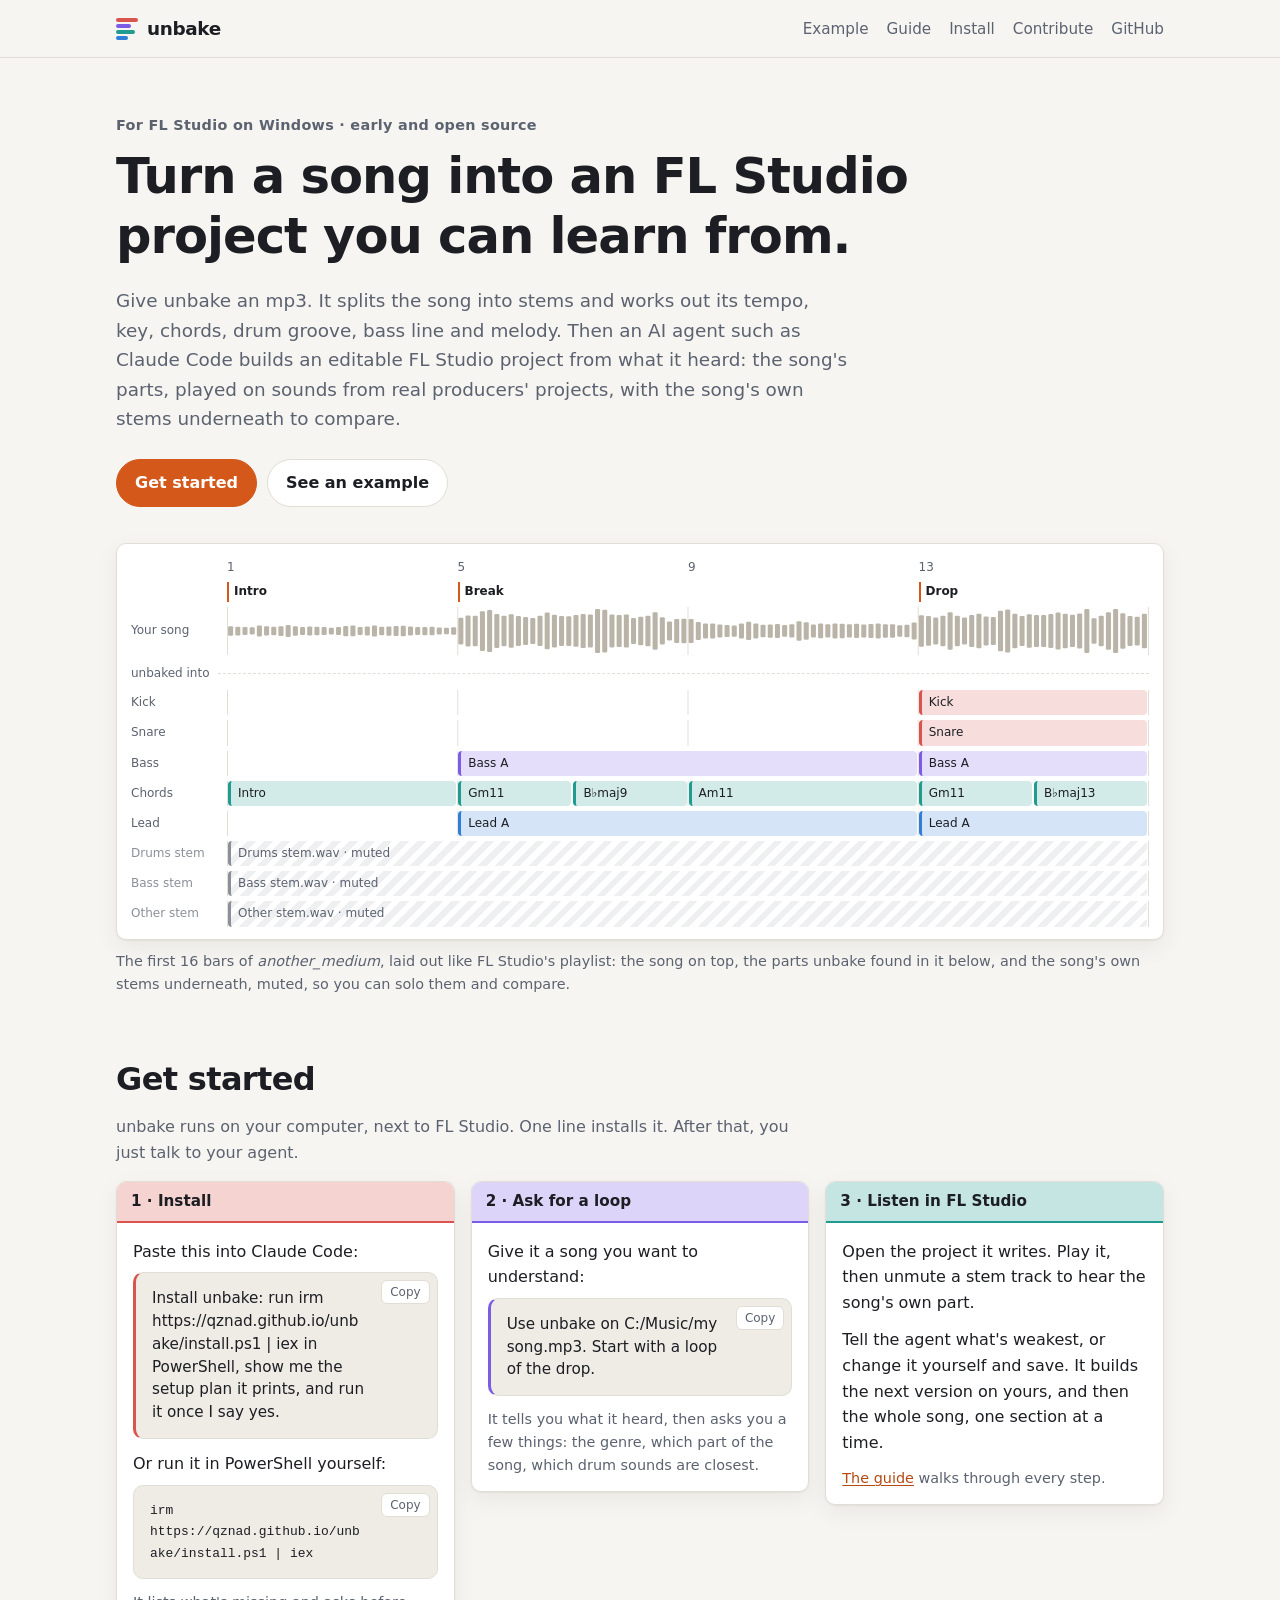
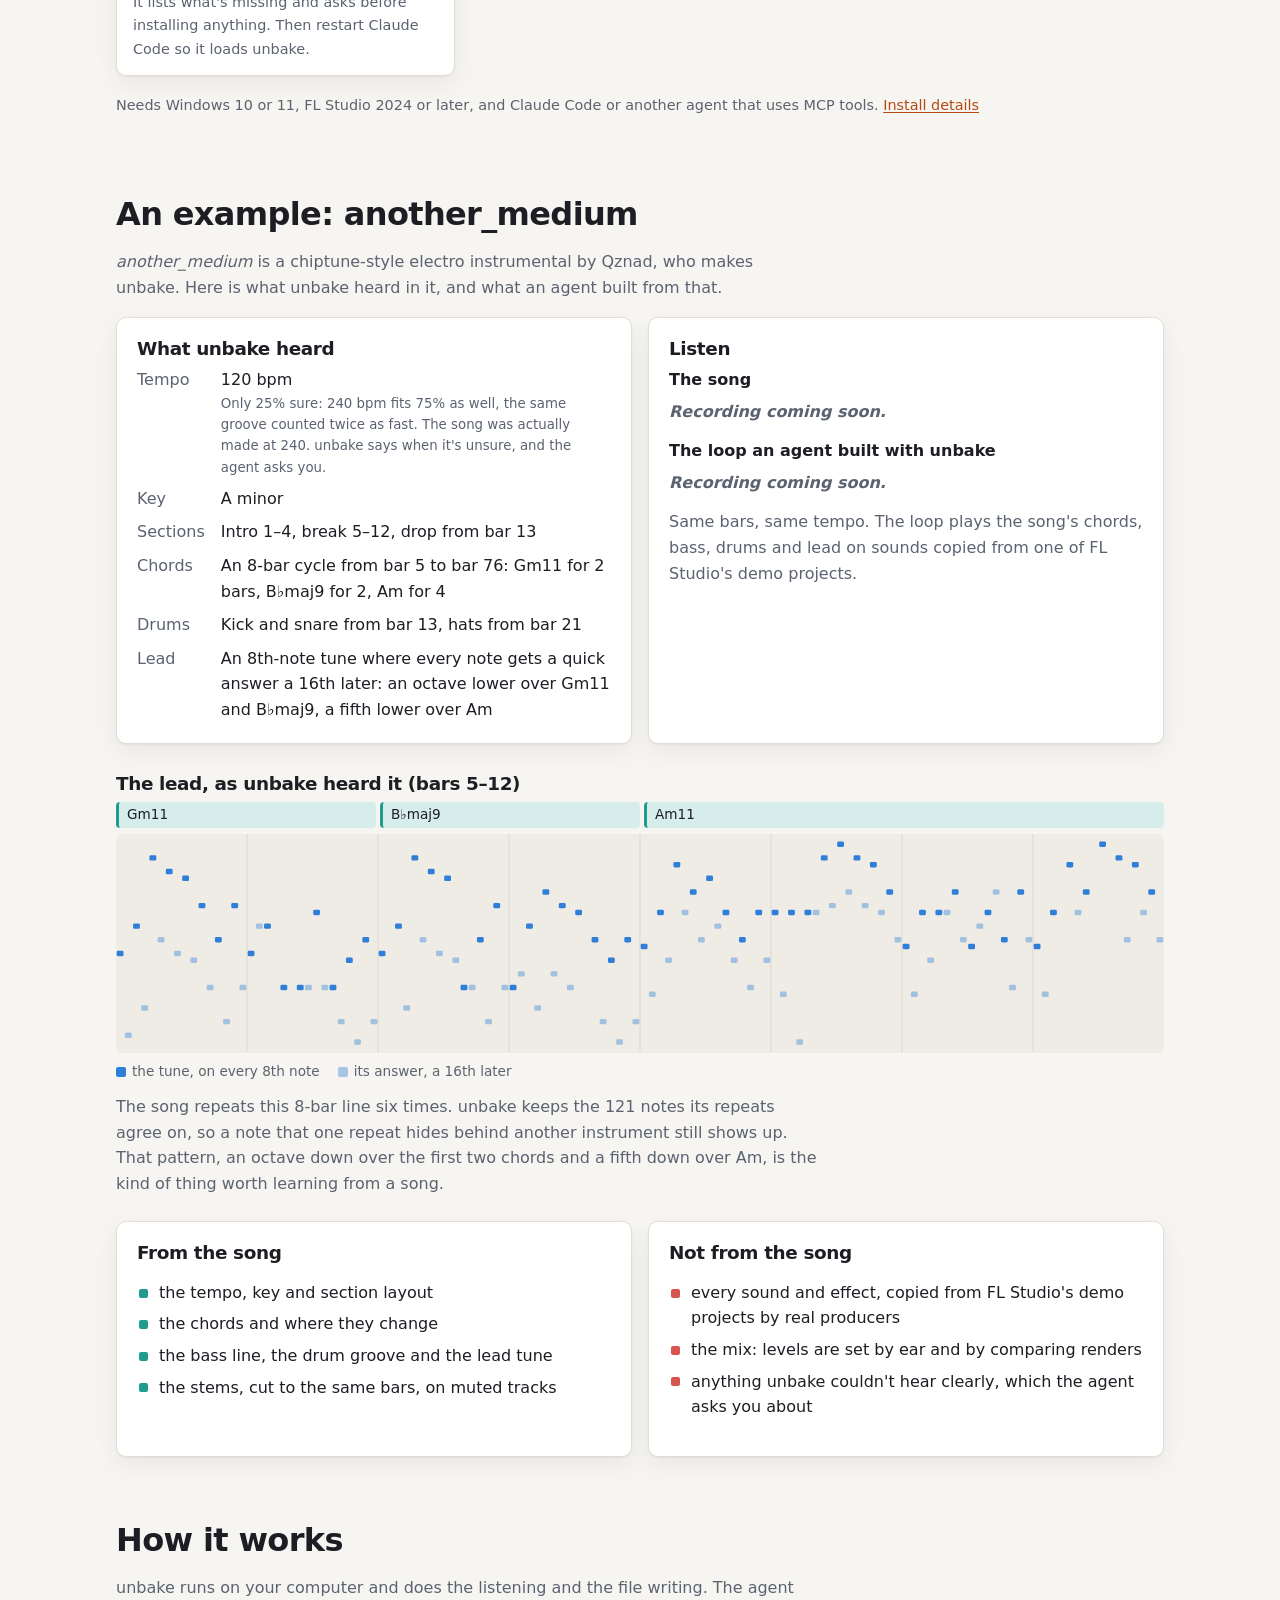
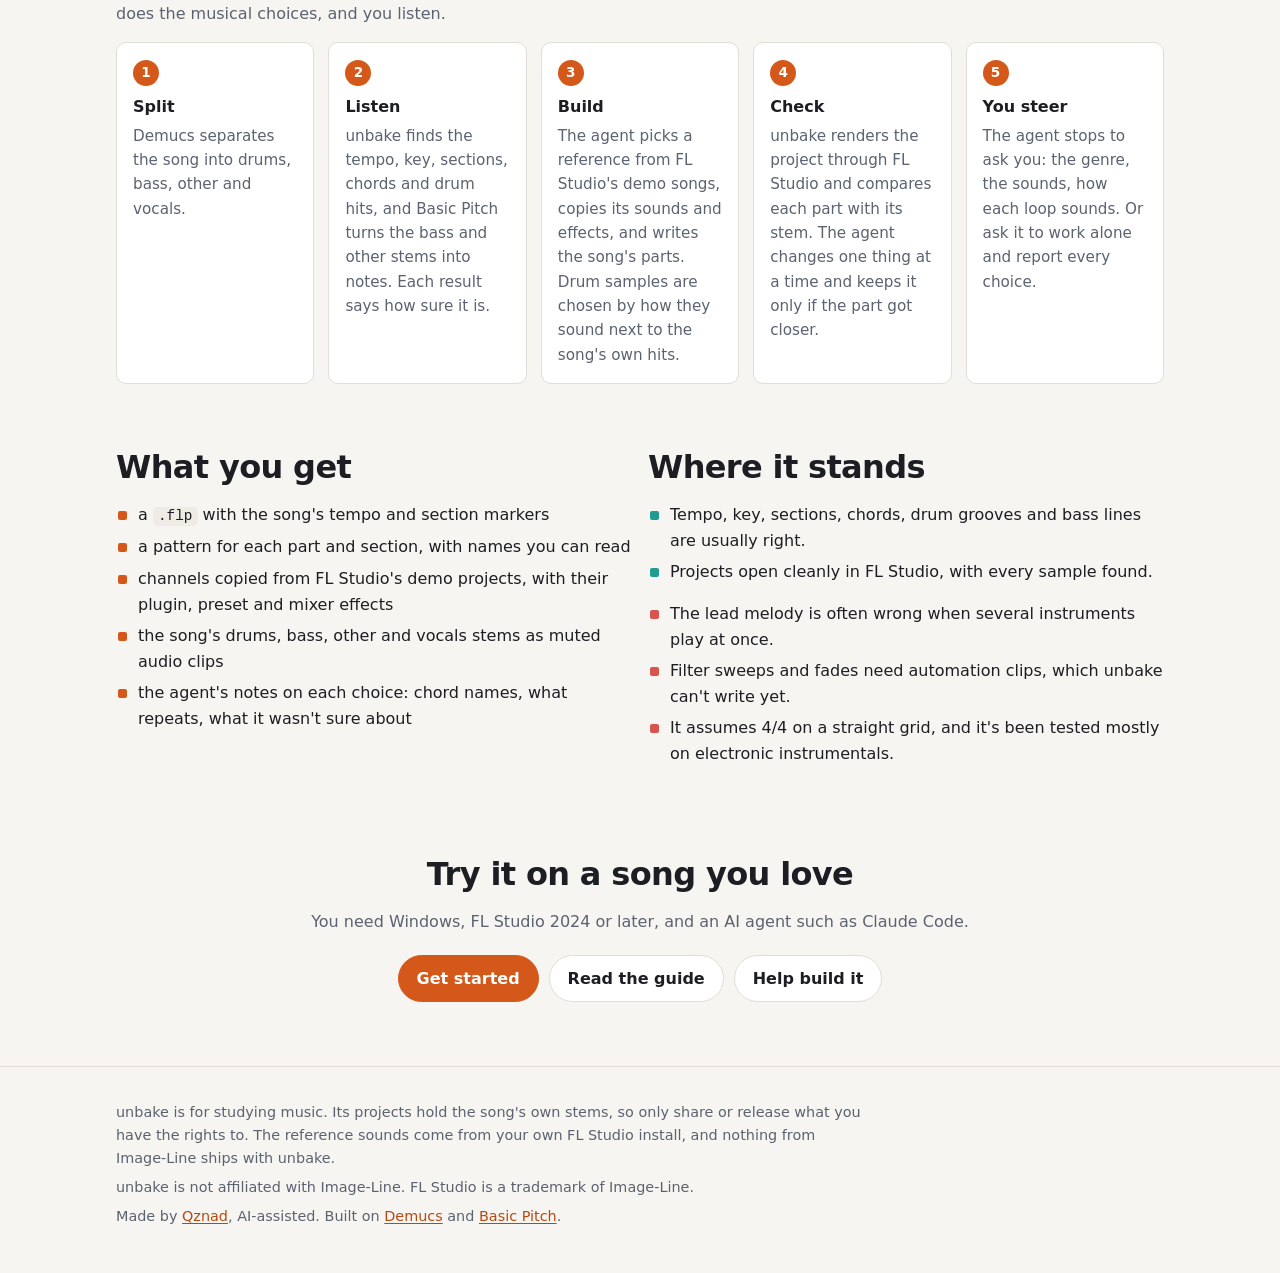
==== commit 9c489175: "Install unbake in one line: install.ps1 on the website downloads the released unbake.exe, checks its" ====
--- a/site/index.html
+++ b/site/index.html
@@ -28,8 +28,8 @@
         <h1>Turn a song into an FL Studio project you can learn from.</h1>
         <p class="lede">Give unbake an mp3. It splits the song into stems and works out its tempo, key, chords, drum groove, bass line and melody. Then an AI agent such as Claude Code builds an editable FL Studio project from what it heard: the song's parts, played on sounds from real producers' projects, with the song's own stems underneath to compare.</p>
         <div class="actions">
-          <a class="btn primary" href="install.html">Install</a>
-          <a class="btn" href="guide.html">Read the guide</a>
+          <a class="btn primary" href="#start">Get started</a>
+          <a class="btn" href="#example">See an example</a>
         </div>
 
         <figure class="playlist-figure">
@@ -65,6 +65,42 @@
       </div>
     </section>
 
+    <section id="start">
+      <div class="wrap">
+        <h2>Get started</h2>
+        <p class="section-intro">unbake runs on your computer, next to FL Studio. One line installs it. After that, you just talk to your agent.</p>
+        <div class="start-grid">
+          <article class="clip-card" style="--c: var(--drums)">
+            <header>1 · Install</header>
+            <div class="body">
+              <p>Paste this into Claude Code:</p>
+              <pre class="prompt"><code>Install unbake: run irm https://qznad.github.io/unbake/install.ps1 | iex in PowerShell, show me the setup plan it prints, and run it once I say yes.</code></pre>
+              <p>Or run it in PowerShell yourself:</p>
+              <pre><code>irm https://qznad.github.io/unbake/install.ps1 | iex</code></pre>
+              <p class="small">It lists what's missing and asks before installing anything. Then restart Claude Code so it loads unbake.</p>
+            </div>
+          </article>
+          <article class="clip-card" style="--c: var(--bass)">
+            <header>2 · Ask for a loop</header>
+            <div class="body">
+              <p>Give it a song you want to understand:</p>
+              <pre class="prompt"><code>Use unbake on C:/Music/my song.mp3. Start with a loop of the drop.</code></pre>
+              <p class="small">It tells you what it heard, then asks you a few things: the genre, which part of the song, which drum sounds are closest.</p>
+            </div>
+          </article>
+          <article class="clip-card" style="--c: var(--chords)">
+            <header>3 · Listen in FL Studio</header>
+            <div class="body">
+              <p>Open the project it writes. Play it, then unmute a stem track to hear the song's own part.</p>
+              <p>Tell the agent what's weakest, or change it yourself and save. It builds the next version on yours, and then the whole song, one section at a time.</p>
+              <p class="small"><a href="guide.html">The guide</a> walks through every step.</p>
+            </div>
+          </article>
+        </div>
+        <p class="small requirements">Needs Windows 10 or 11, FL Studio 2024 or later, and Claude Code or another agent that uses MCP tools. <a href="install.html">Install details</a></p>
+      </div>
+    </section>
+
     <section id="example">
       <div class="wrap">
         <h2>An example: another_medium</h2>
@@ -181,7 +217,7 @@
         <h2>Try it on a song you love</h2>
         <p class="section-intro" style="margin:0 auto 20px">You need Windows, FL Studio 2024 or later, and an AI agent such as Claude Code.</p>
         <div class="actions">
-          <a class="btn primary" href="install.html">Install</a>
+          <a class="btn primary" href="#start">Get started</a>
           <a class="btn" href="guide.html">Read the guide</a>
           <a class="btn" href="contribute.html">Help build it</a>
         </div>
--- a/site/style.css
+++ b/site/style.css
@@ -660,6 +660,68 @@
   --c: var(--drums);
 }
 
+.start-grid {
+  display: grid;
+  grid-template-columns: repeat(auto-fit, minmax(min(100%, 290px), 1fr));
+  gap: 16px;
+  align-items: start;
+}
+
+.clip-card {
+  --c: var(--accent);
+  background: var(--surface);
+  border: 1px solid var(--line);
+  border-radius: var(--radius);
+  box-shadow: var(--shadow);
+  overflow: hidden;
+}
+
+.clip-card header {
+  padding: 7px 14px;
+  font-weight: 700;
+  font-size: 0.95rem;
+  background: color-mix(in srgb, var(--c) 26%, var(--surface));
+  border-bottom: 2px solid var(--c);
+}
+
+.clip-card .body {
+  padding: 4px 16px 14px;
+}
+
+.clip-card .body > p {
+  margin: 12px 0 0;
+}
+
+.clip-card .code {
+  margin: 8px 0 0;
+}
+
+.clip-card pre {
+  white-space: pre-wrap;
+  overflow-wrap: anywhere;
+}
+
+.prompt {
+  white-space: pre-wrap;
+  font-family: system-ui, -apple-system, "Segoe UI", Roboto, sans-serif;
+  font-size: 0.95rem;
+  border-left: 3px solid var(--c, var(--accent));
+}
+
+.prompt code {
+  font-family: inherit;
+  font-size: inherit;
+}
+
+.small {
+  font-size: 0.9rem;
+  color: var(--muted);
+}
+
+.requirements {
+  margin-top: 18px;
+}
+
 .cta {
   text-align: center;
   padding: 64px 0 24px;
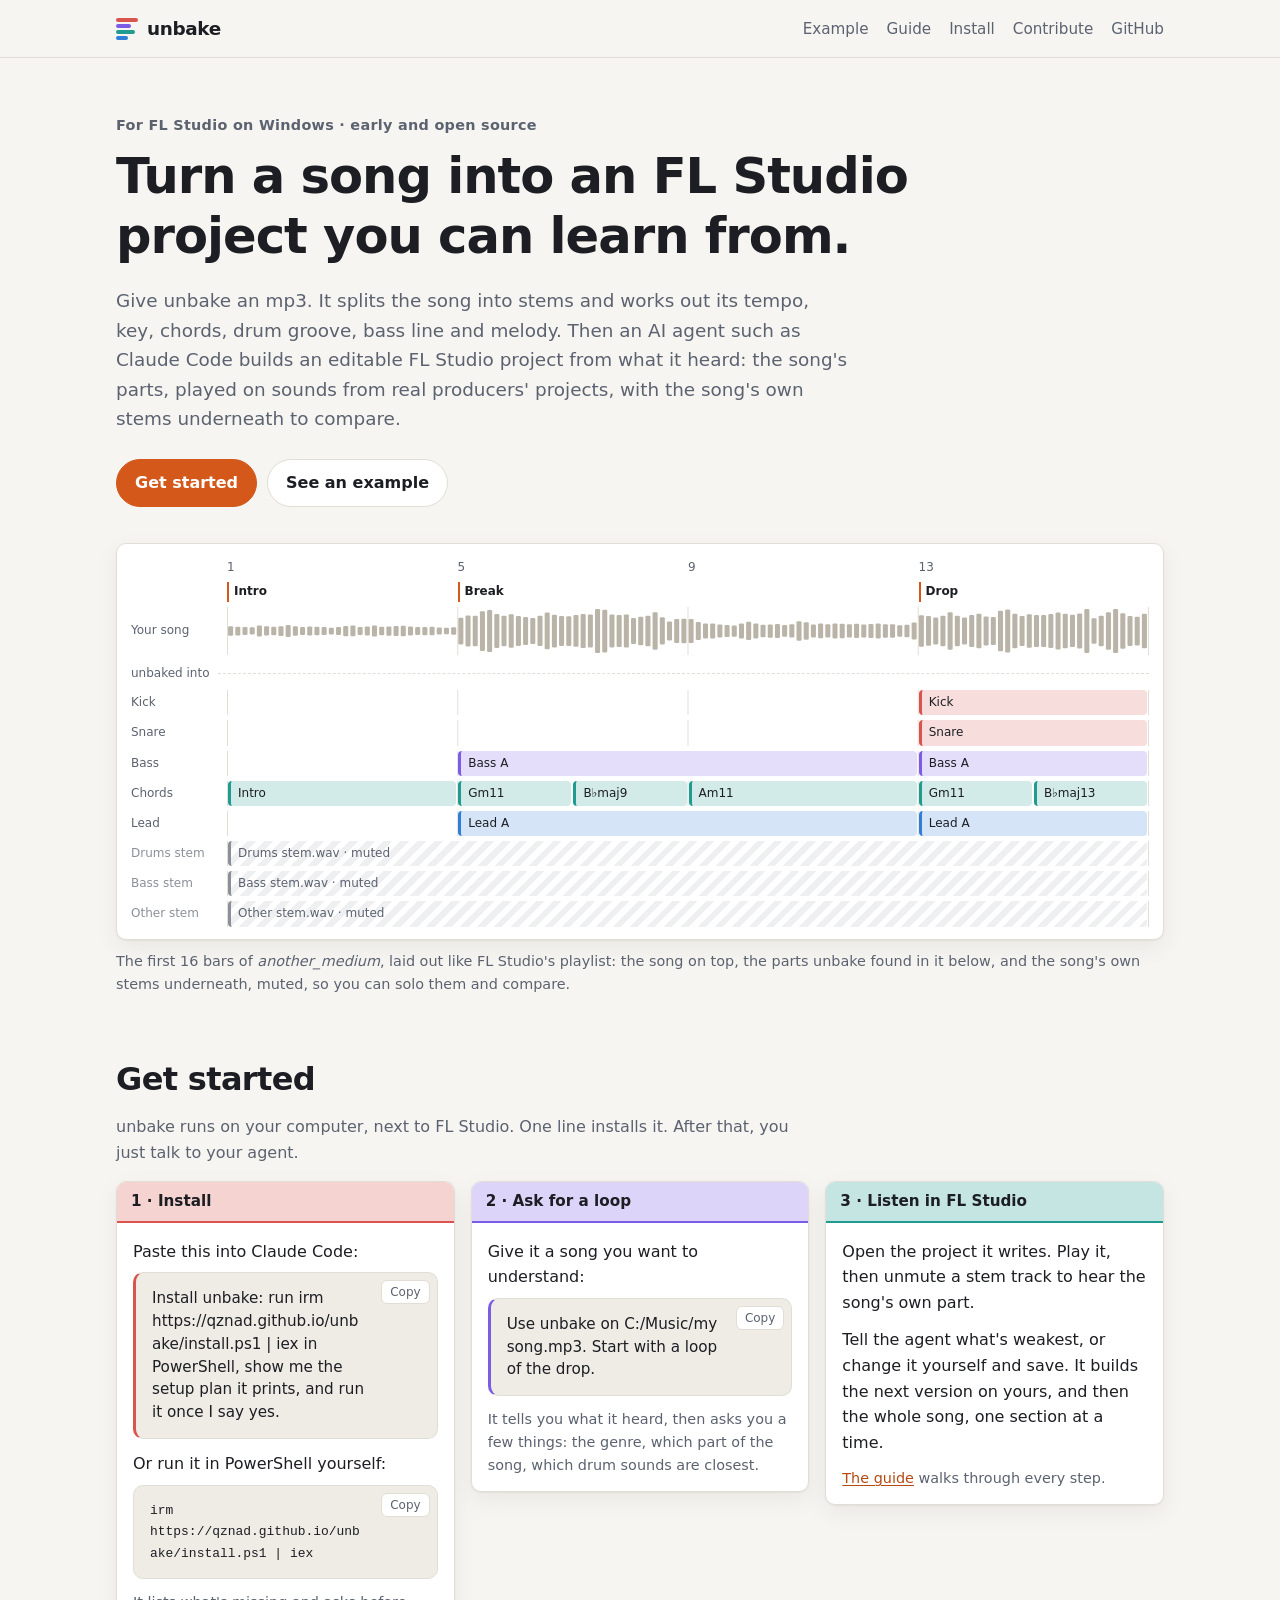
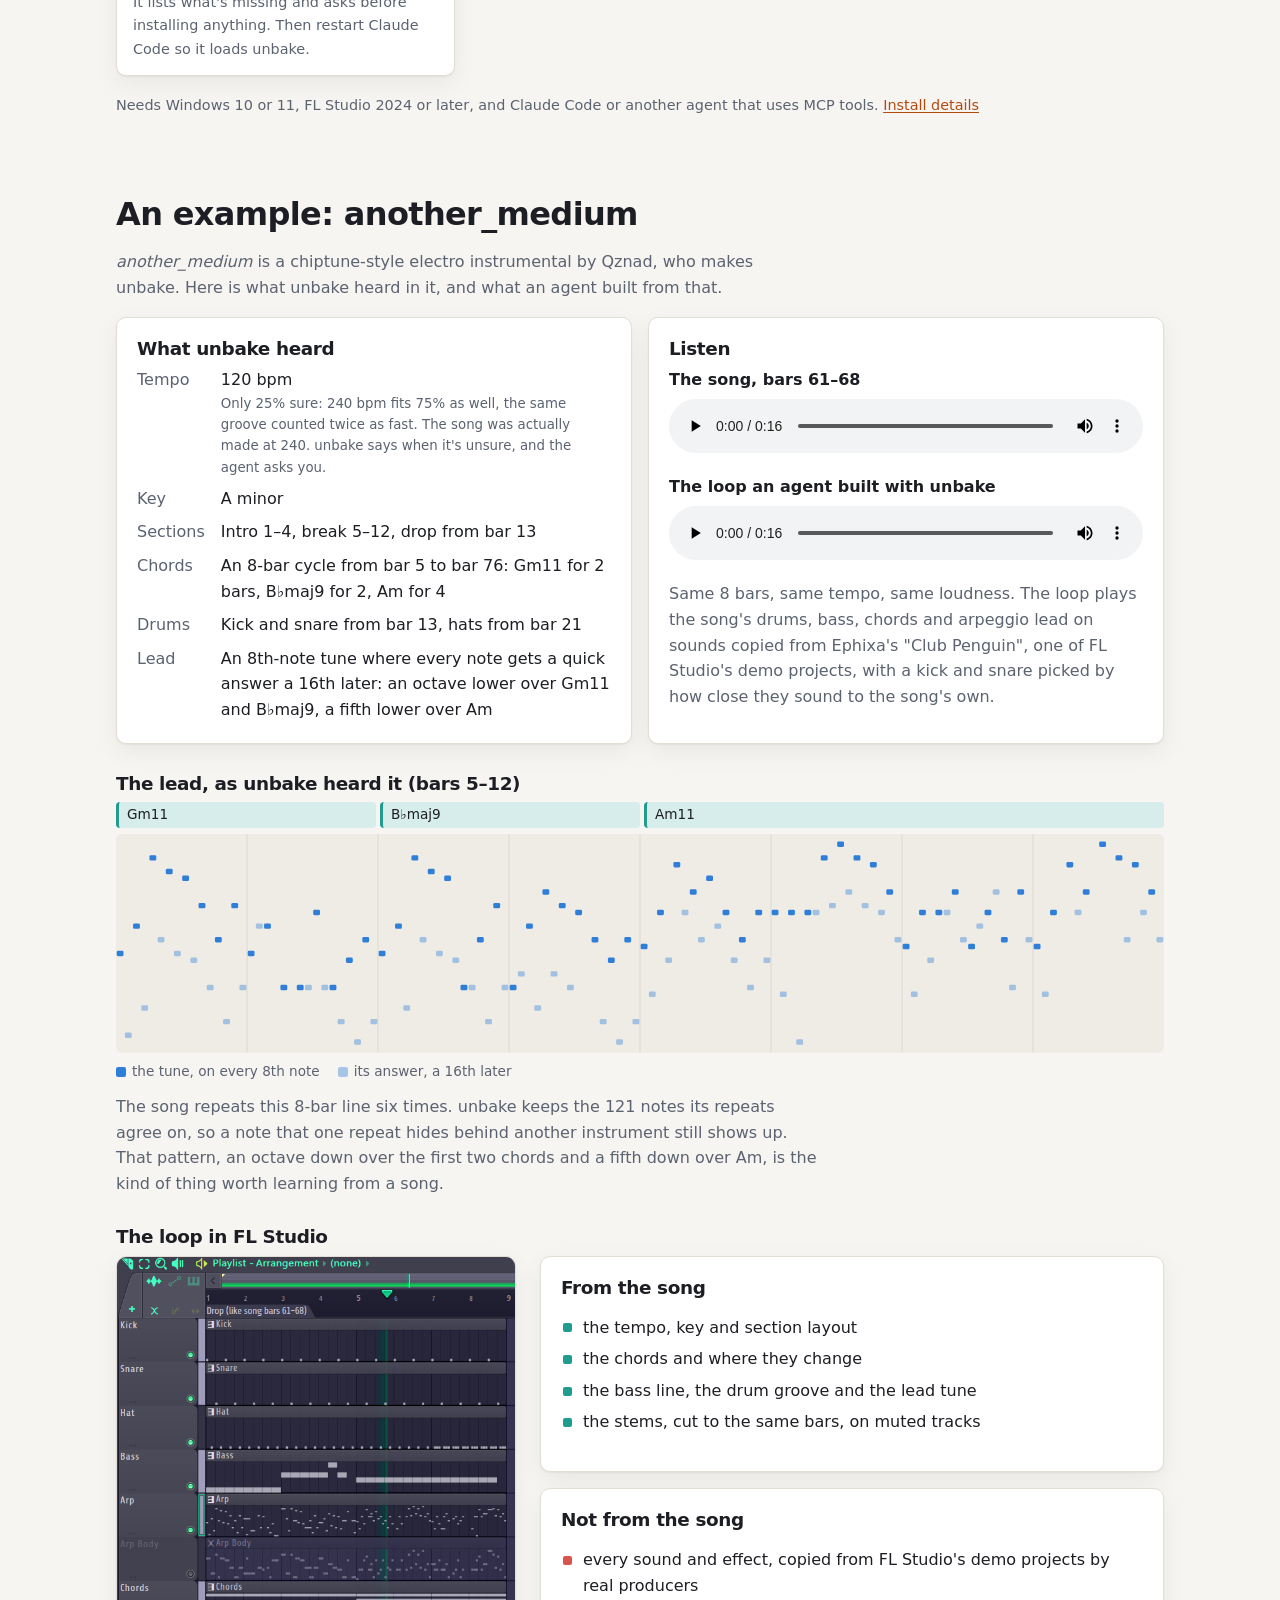
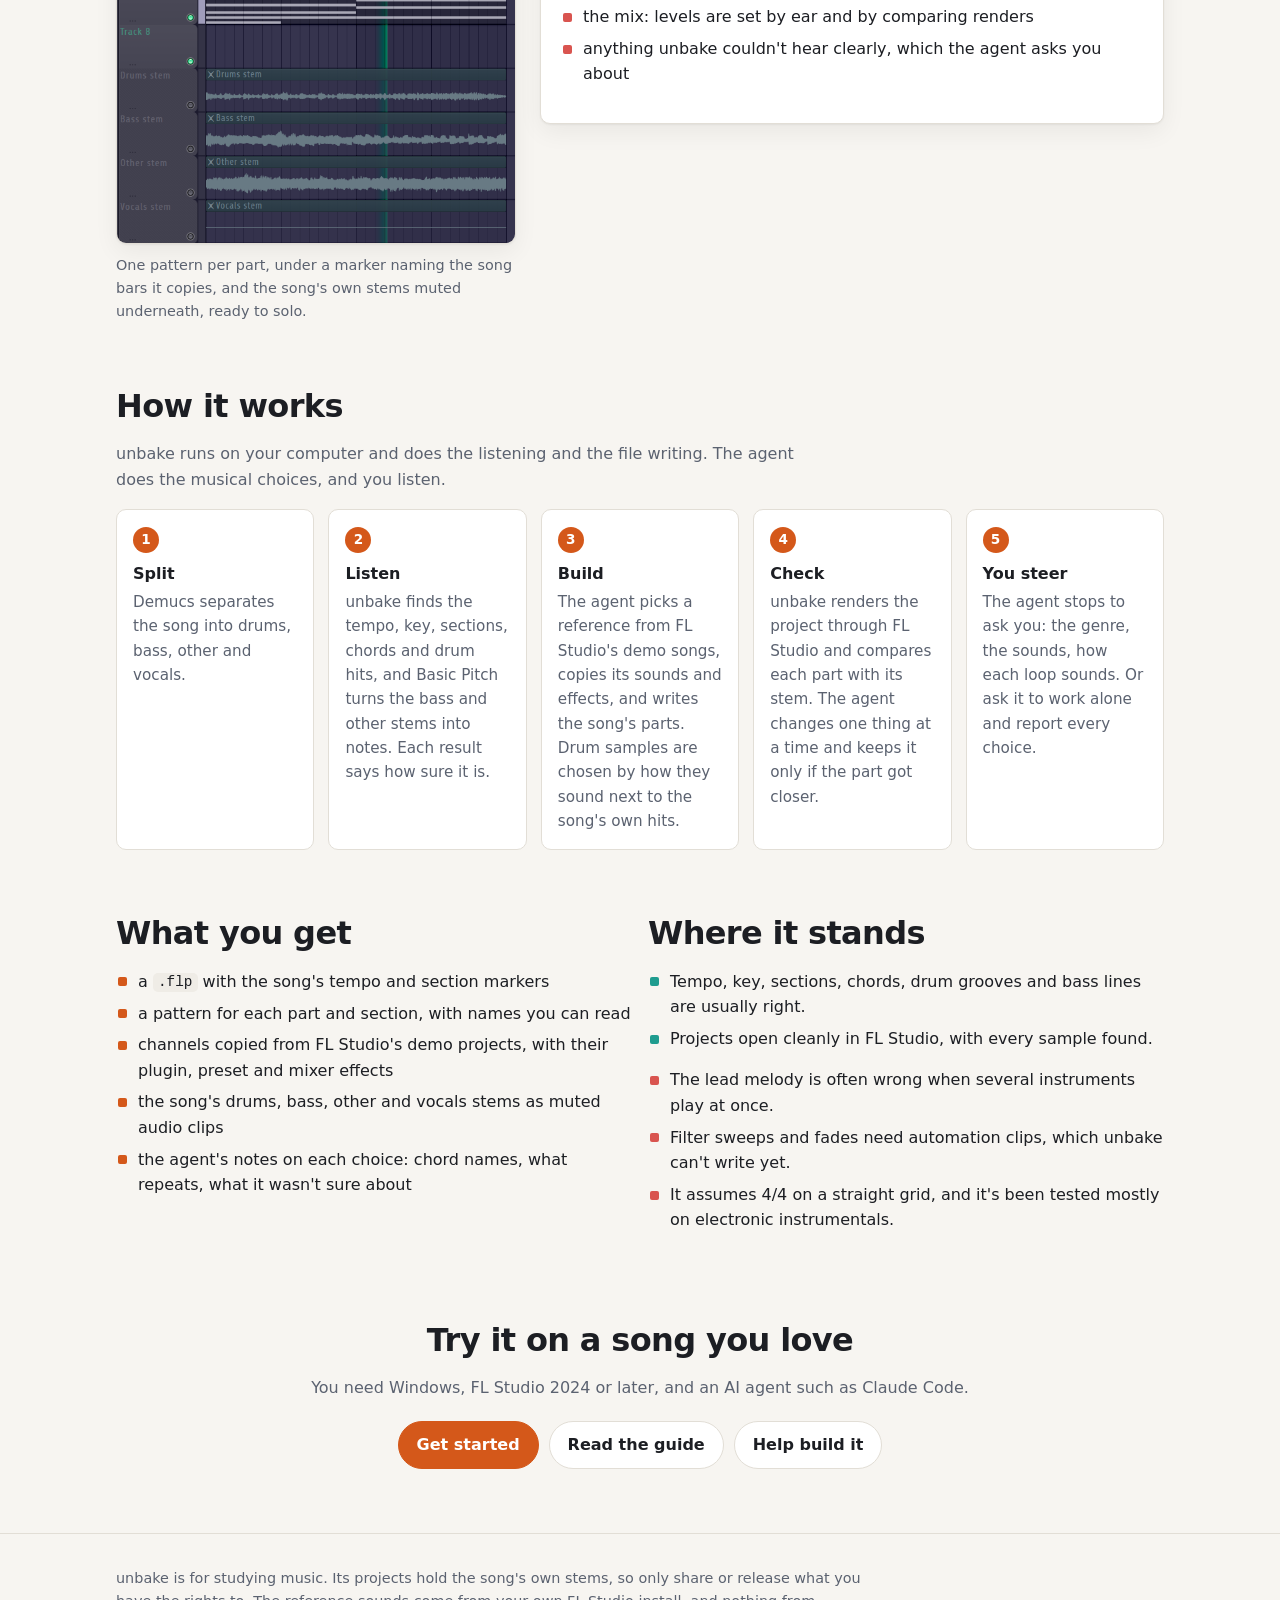
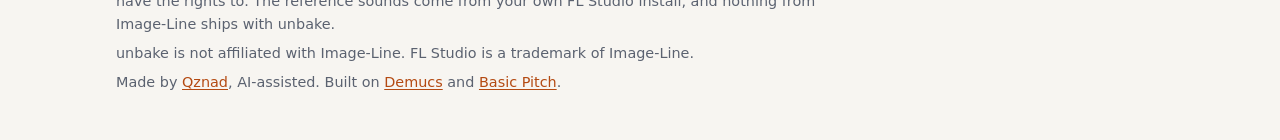
==== commit 7eb81144: "Show the another_medium example on the website: the song's bars 61-68 next to the loop an agent buil" ====
--- a/site/index.html
+++ b/site/index.html
@@ -128,14 +128,14 @@
           <div class="card">
             <h3 style="margin-top:0">Listen</h3>
             <div class="player">
-              <p>The song</p>
+              <p>The song, bars 61–68</p>
               <audio controls preload="metadata" src="media/another-medium-song.mp3" data-pending="Recording coming soon."></audio>
             </div>
             <div class="player">
               <p>The loop an agent built with unbake</p>
               <audio controls preload="metadata" src="media/another-medium-loop.mp3" data-pending="Recording coming soon."></audio>
             </div>
-            <p class="pending" style="font-style:normal">Same bars, same tempo. The loop plays the song's chords, bass, drums and lead on sounds copied from one of FL Studio's demo projects.</p>
+            <p class="pending" style="font-style:normal">Same 8 bars, same tempo, same loudness. The loop plays the song's drums, bass, chords and arpeggio lead on sounds copied from Ephixa's "Club Penguin", one of FL Studio's demo projects, with a kick and snare picked by how close they sound to the song's own.</p>
           </div>
         </div>
 
@@ -149,7 +149,13 @@
         <div class="legend"><span><span class="swatch"></span>the tune, on every 8th note</span><span><span class="swatch faint"></span>its answer, a 16th later</span></div>
         <p class="section-intro" style="margin-top:12px">The song repeats this 8-bar line six times. unbake keeps the 121 notes its repeats agree on, so a note that one repeat hides behind another instrument still shows up. That pattern, an octave down over the first two chords and a fifth down over Am, is the kind of thing worth learning from a song.</p>
 
-        <div class="grid-2" style="margin-top:24px">
+        <h3>The loop in FL Studio</h3>
+        <div class="loop-row">
+          <figure class="shot">
+            <img src="media/another-medium-loop-playlist.png" width="636" height="937" alt="FL Studio's playlist with the agent's loop: Kick, Snare, Hat, Bass, Arp, a muted Arp Body and Chords, each one pattern over 8 bars, under a marker reading Drop (like song bars 61-68), with the song's four stems muted underneath." loading="lazy">
+            <figcaption>One pattern per part, under a marker naming the song bars it copies, and the song's own stems muted underneath, ready to solo.</figcaption>
+          </figure>
+          <div class="loop-notes">
           <div class="card split">
             <h3>From the song</h3>
             <ul class="ticks good">
@@ -166,6 +172,7 @@
               <li>the mix: levels are set by ear and by comparing renders</li>
               <li>anything unbake couldn't hear clearly, which the agent asks you about</li>
             </ul>
+          </div>
           </div>
         </div>
       </div>
--- a/site/style.css
+++ b/site/style.css
@@ -667,6 +667,37 @@
   align-items: start;
 }
 
+.loop-row {
+  display: grid;
+  grid-template-columns: minmax(0, 400px) minmax(0, 1fr);
+  gap: 24px;
+  align-items: start;
+}
+
+.loop-notes {
+  display: grid;
+  gap: 16px;
+}
+
+.shot {
+  margin: 0;
+}
+
+.shot img {
+  display: block;
+  width: 100%;
+  height: auto;
+  border-radius: var(--radius);
+  border: 1px solid var(--line);
+  box-shadow: var(--shadow);
+}
+
+@media (max-width: 720px) {
+  .loop-row {
+    grid-template-columns: minmax(0, 1fr);
+  }
+}
+
 .clip-card {
   --c: var(--accent);
   background: var(--surface);
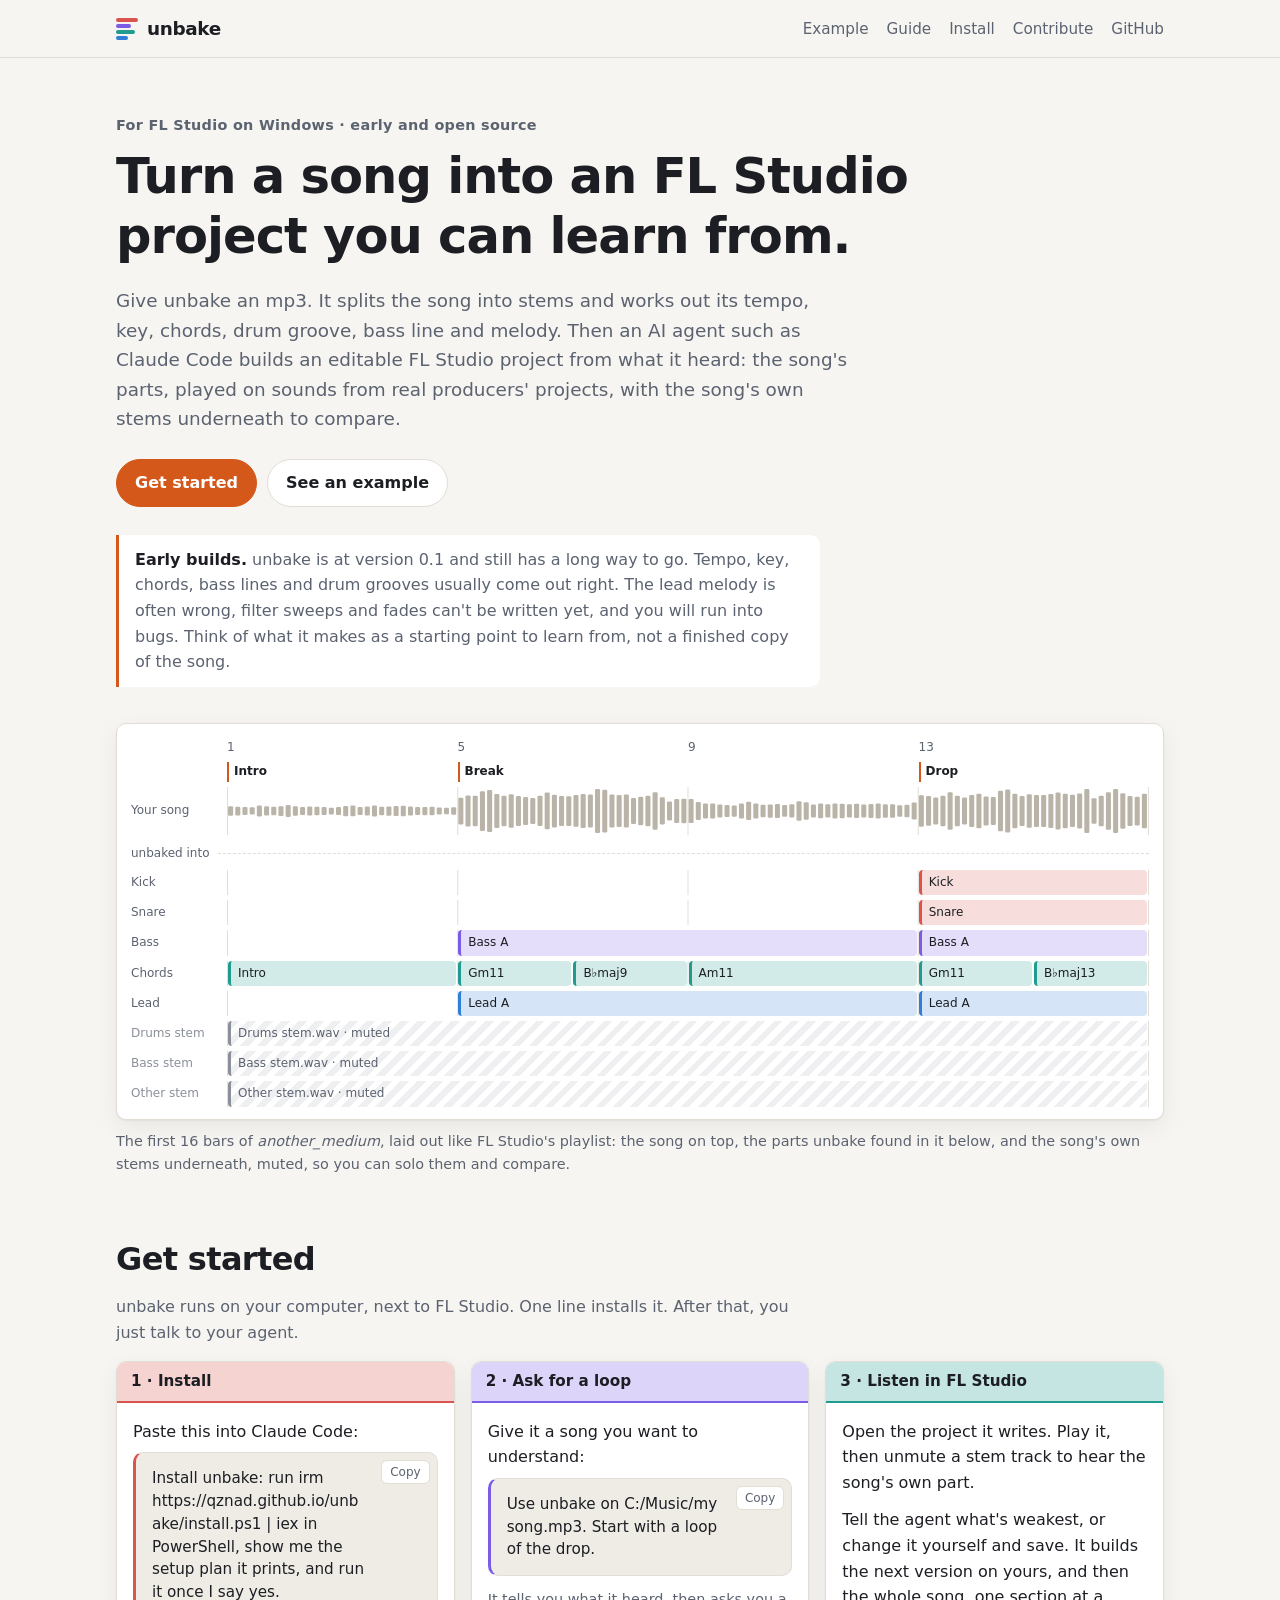
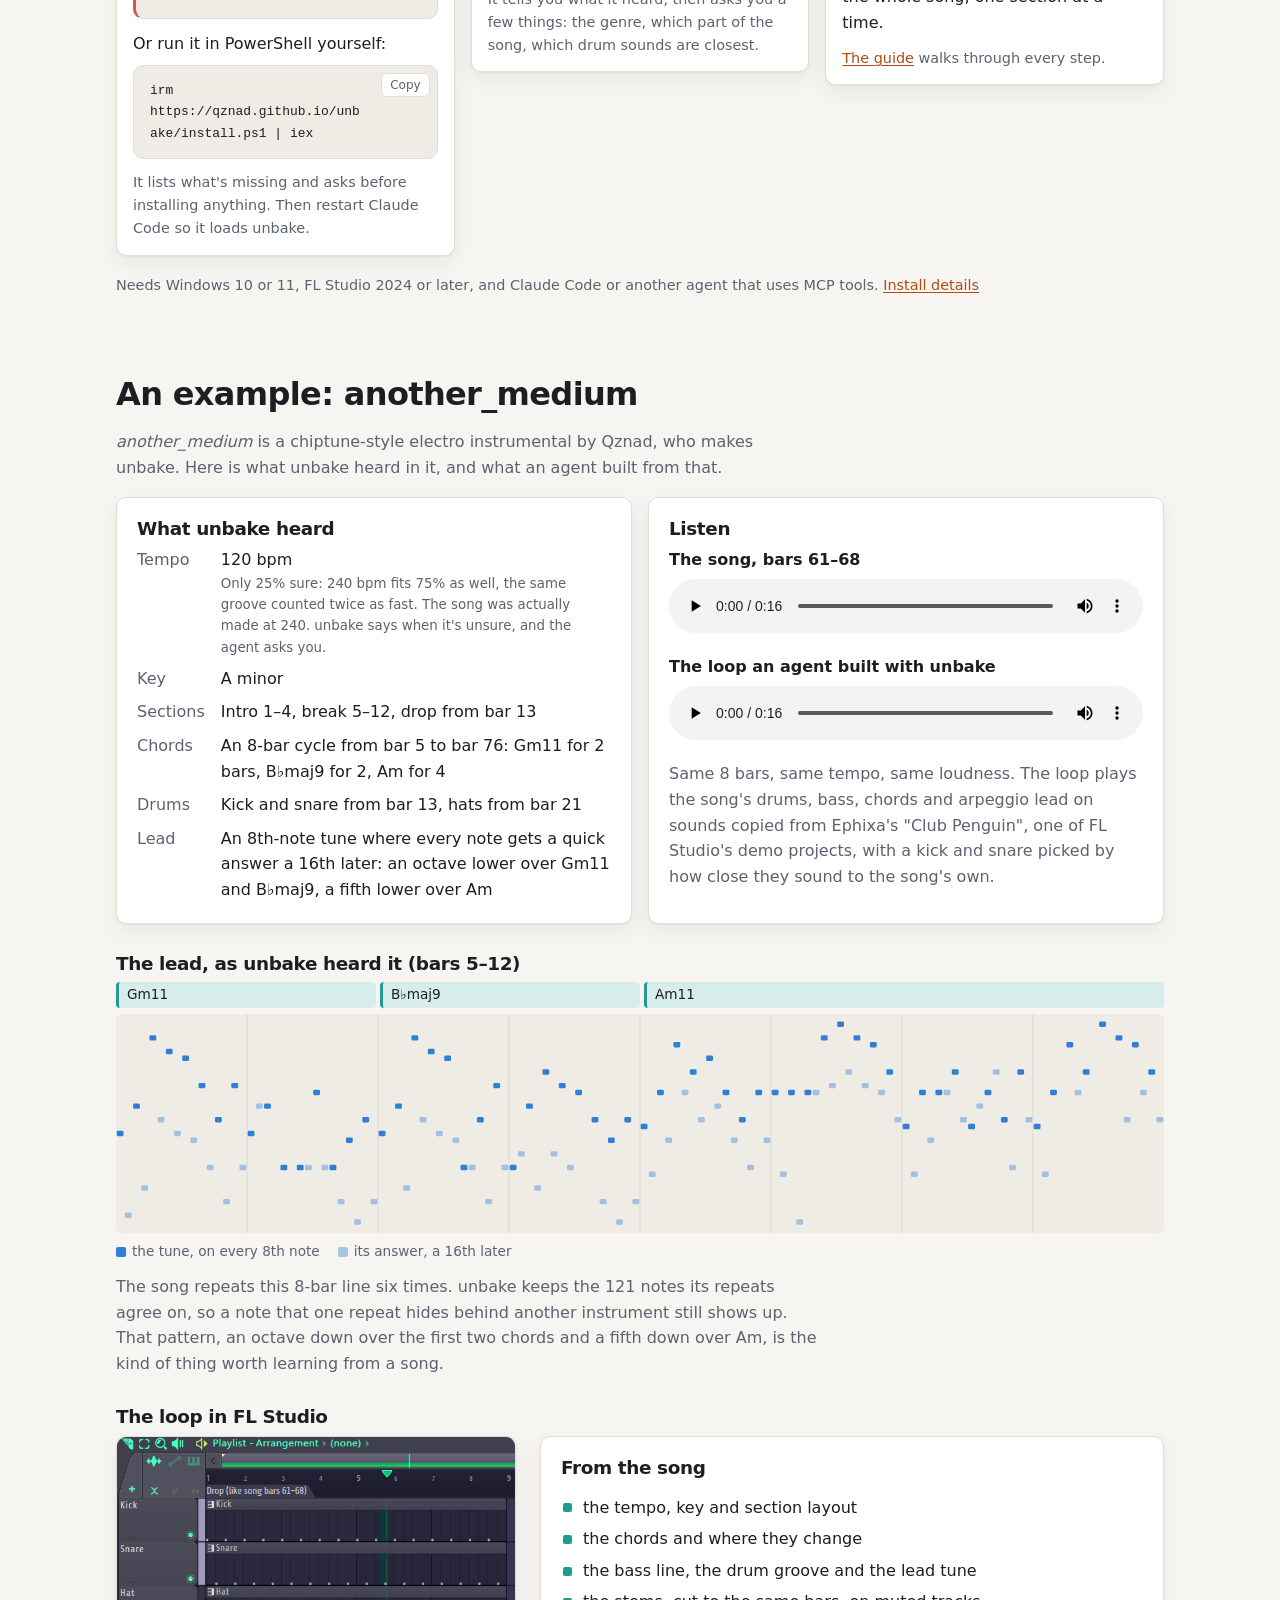
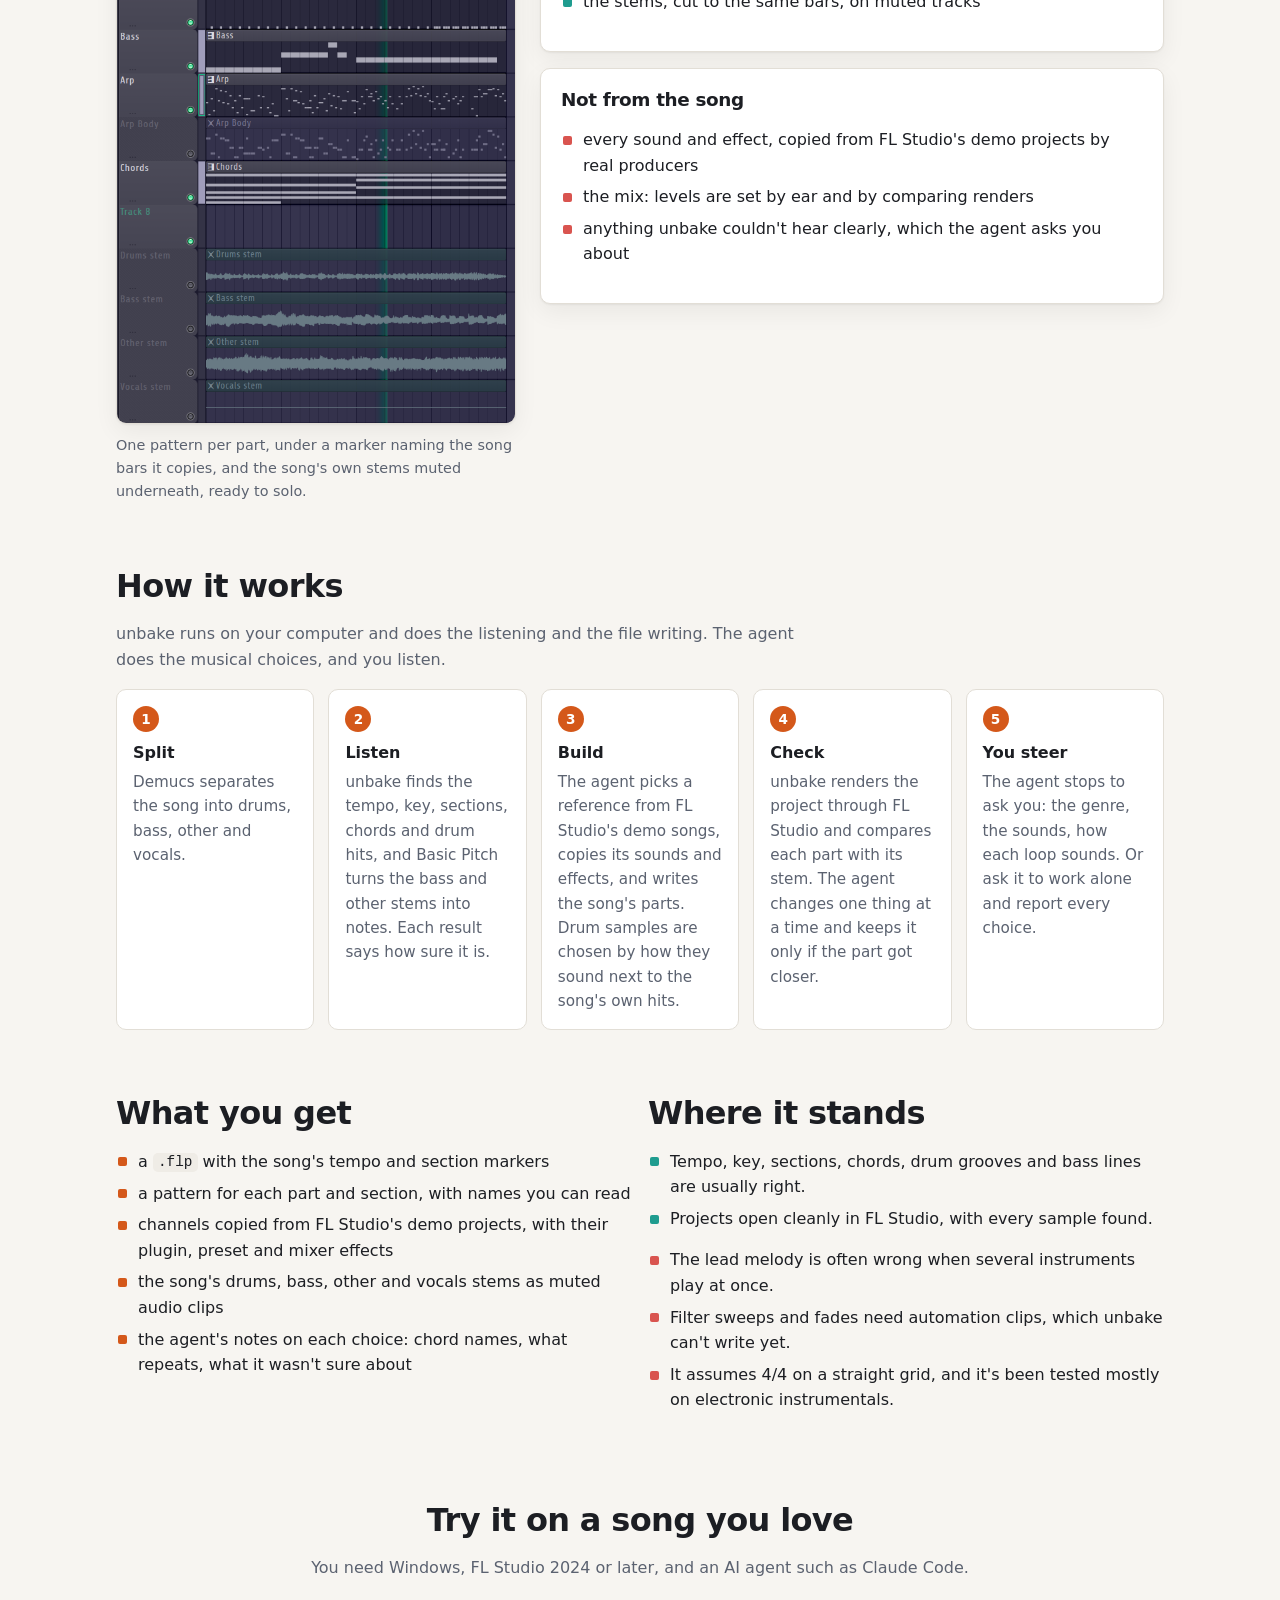
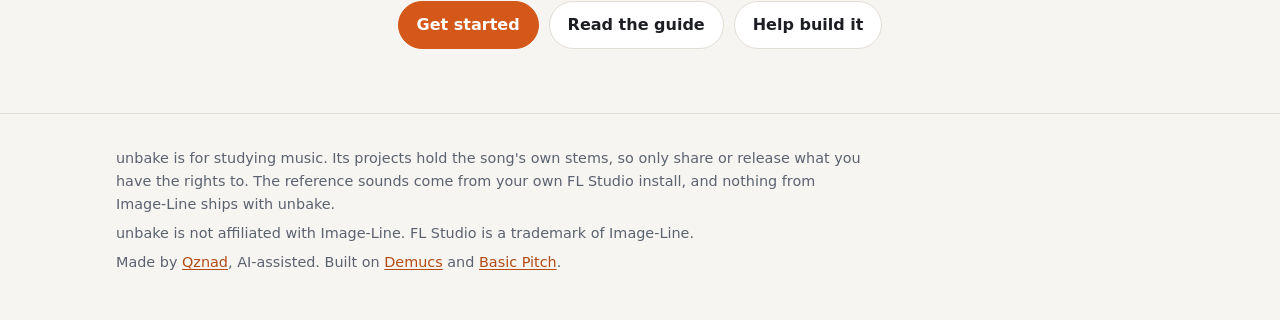
==== commit b2883965: "Say plainly that unbake is in its early builds, on the home page, the install page and in the README" ====
--- a/site/index.html
+++ b/site/index.html
@@ -31,6 +31,7 @@
           <a class="btn primary" href="#start">Get started</a>
           <a class="btn" href="#example">See an example</a>
         </div>
+        <p class="note early"><strong>Early builds.</strong> unbake is at version 0.1 and still has a long way to go. Tempo, key, chords, bass lines and drum grooves usually come out right. The lead melody is often wrong, filter sweeps and fades can't be written yet, and you will run into bugs. Think of what it makes as a starting point to learn from, not a finished copy of the song.</p>
 
         <figure class="playlist-figure">
           <div class="scroll-x">
--- a/site/style.css
+++ b/site/style.css
@@ -331,6 +331,11 @@
   color: var(--text);
 }
 
+.note.early {
+  max-width: 44em;
+  margin: 28px 0 0;
+}
+
 .playlist-figure {
   margin: 36px 0 0;
 }
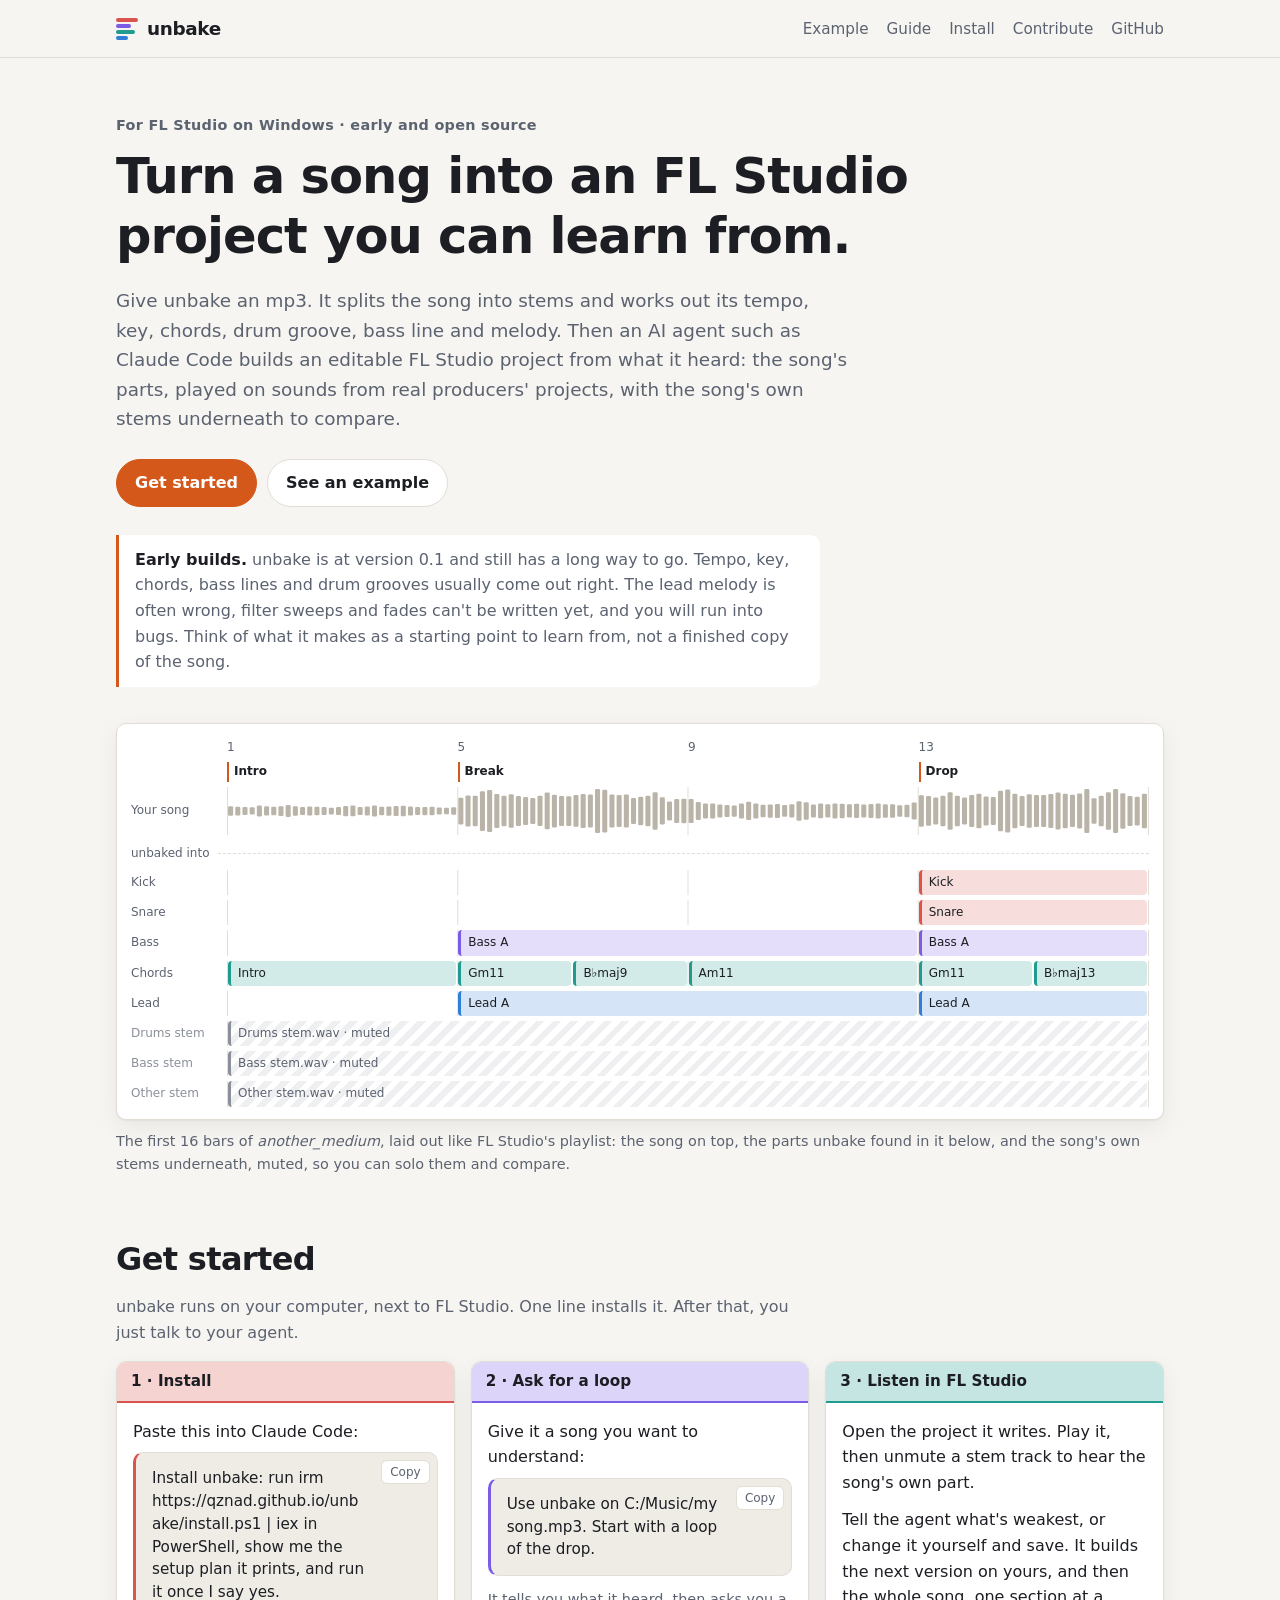
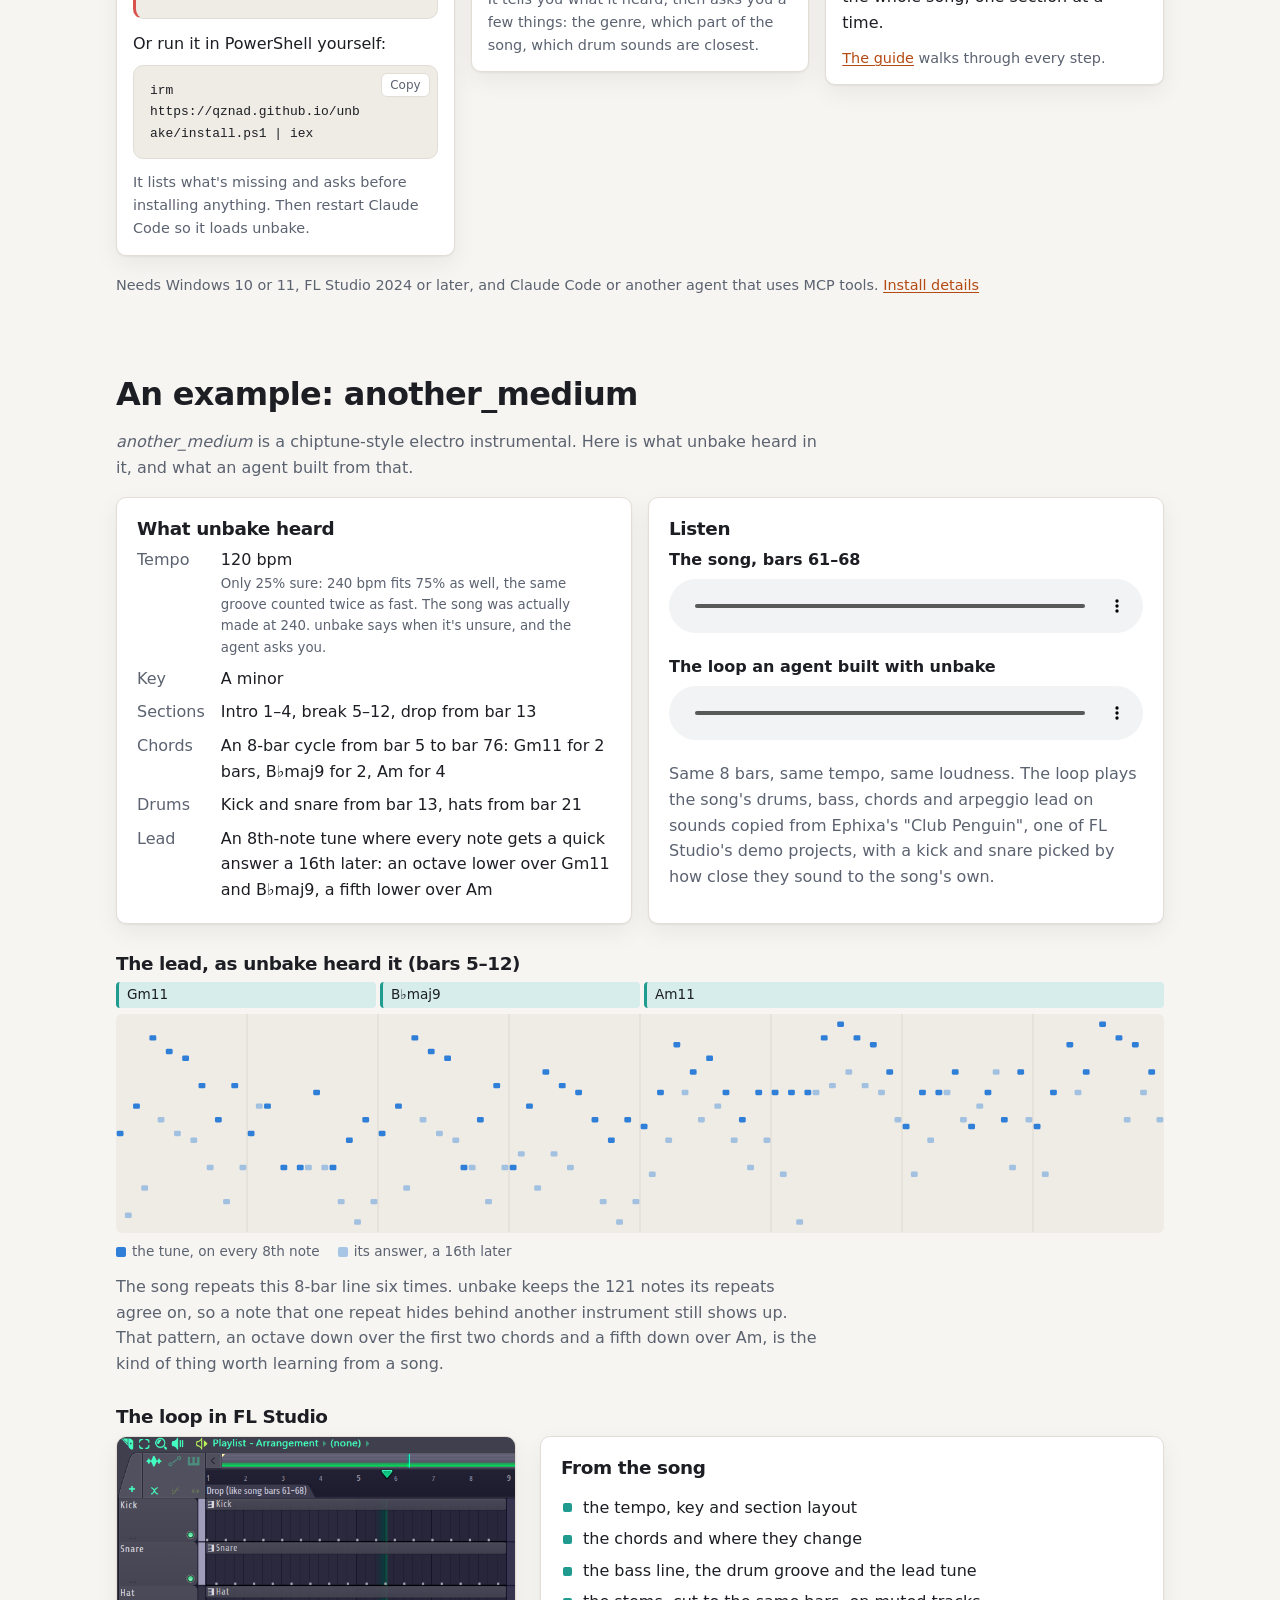
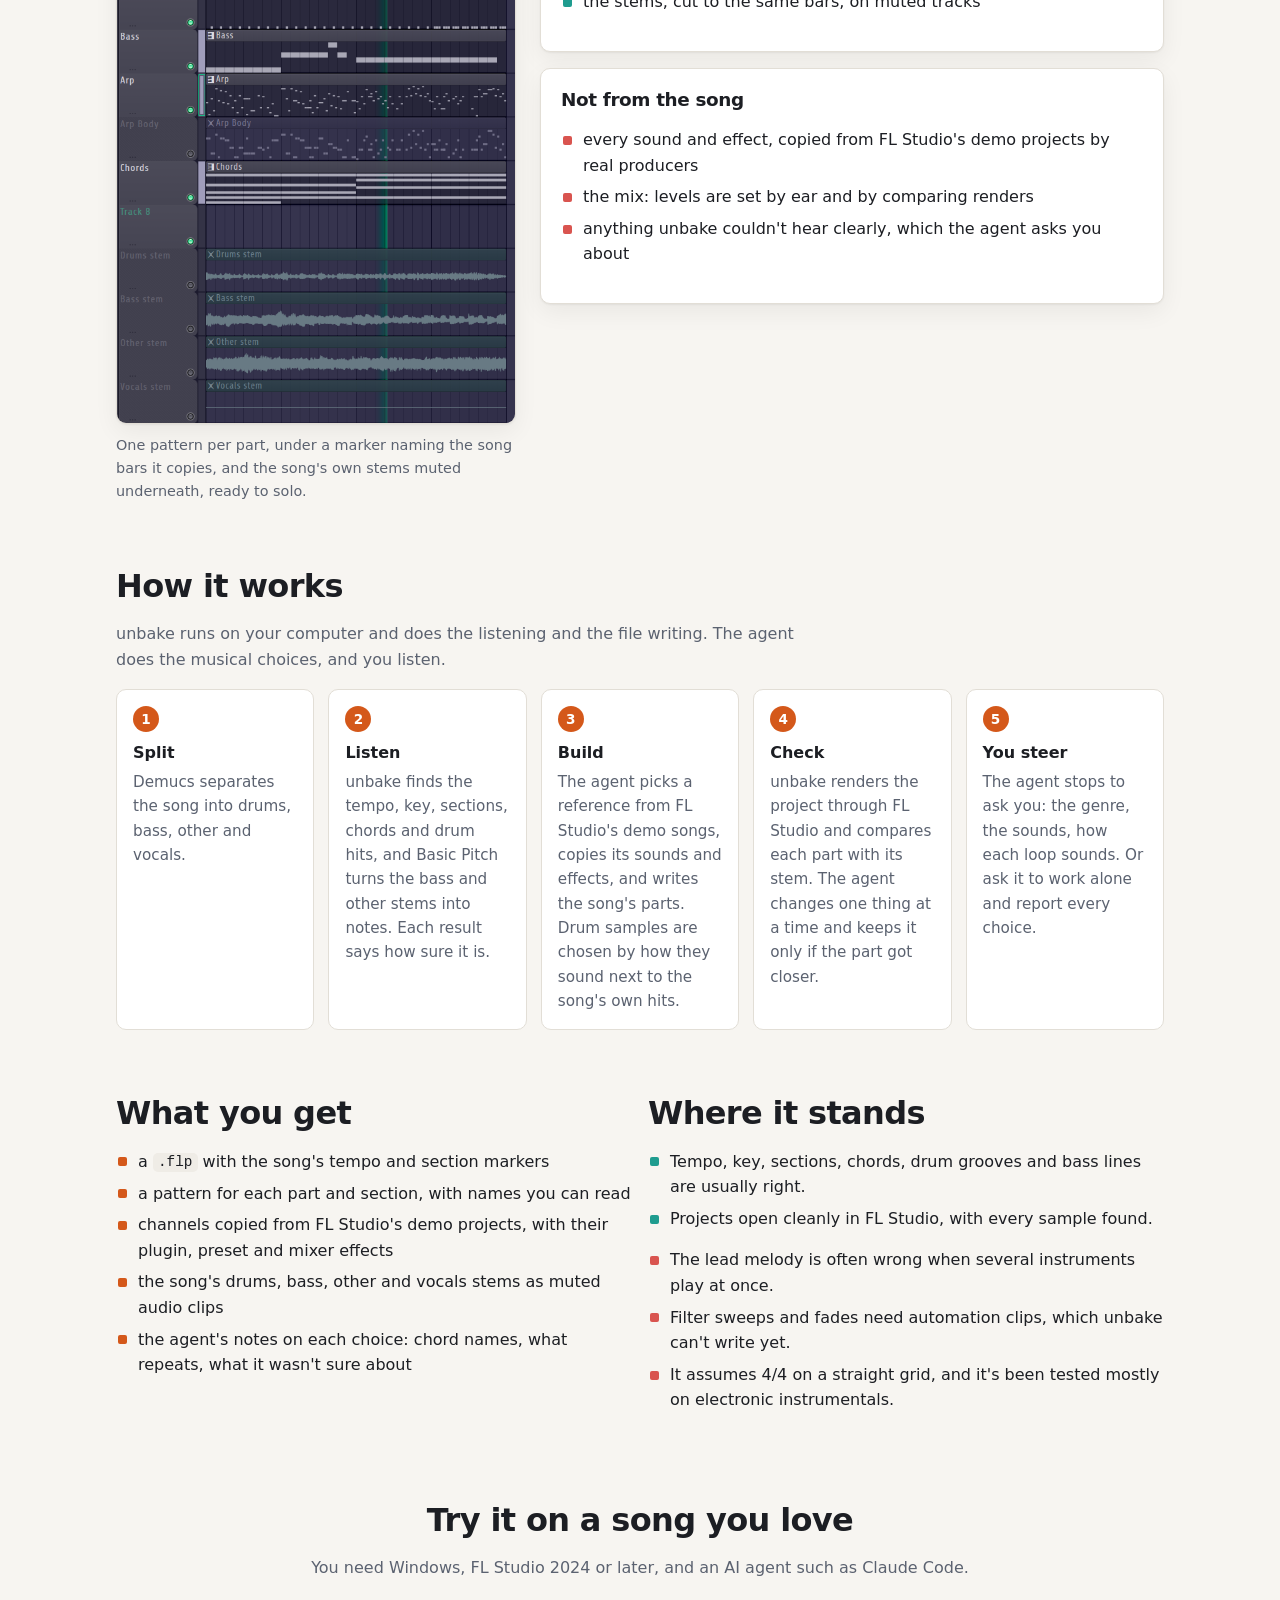
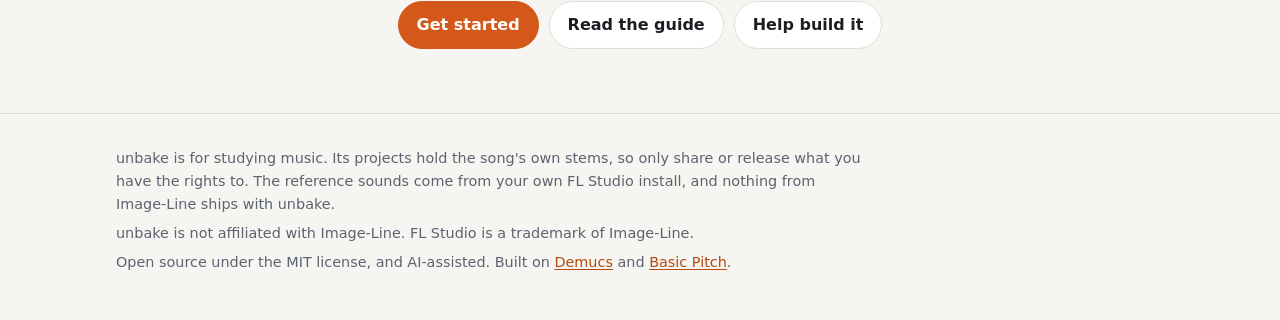
==== commit 557842de: "Keep the website about unbake alone: drop the maker's name from the example and the footers" ====
--- a/site/index.html
+++ b/site/index.html
@@ -105,7 +105,7 @@
     <section id="example">
       <div class="wrap">
         <h2>An example: another_medium</h2>
-        <p class="section-intro"><em>another_medium</em> is a chiptune-style electro instrumental by Qznad, who makes unbake. Here is what unbake heard in it, and what an agent built from that.</p>
+        <p class="section-intro"><em>another_medium</em> is a chiptune-style electro instrumental. Here is what unbake heard in it, and what an agent built from that.</p>
 
         <div class="grid-2">
           <div class="card">
@@ -237,7 +237,7 @@
     <div class="wrap">
       <p>unbake is for studying music. Its projects hold the song's own stems, so only share or release what you have the rights to. The reference sounds come from your own FL Studio install, and nothing from Image-Line ships with unbake.</p>
       <p>unbake is not affiliated with Image-Line. FL Studio is a trademark of Image-Line.</p>
-      <p>Made by <a href="https://github.com/Qznad">Qznad</a>, AI-assisted. Built on <a href="https://github.com/facebookresearch/demucs">Demucs</a> and <a href="https://github.com/spotify/basic-pitch">Basic Pitch</a>.</p>
+      <p>Open source under the MIT license, and AI-assisted. Built on <a href="https://github.com/facebookresearch/demucs">Demucs</a> and <a href="https://github.com/spotify/basic-pitch">Basic Pitch</a>.</p>
     </div>
   </footer>
   <script src="site.js"></script>
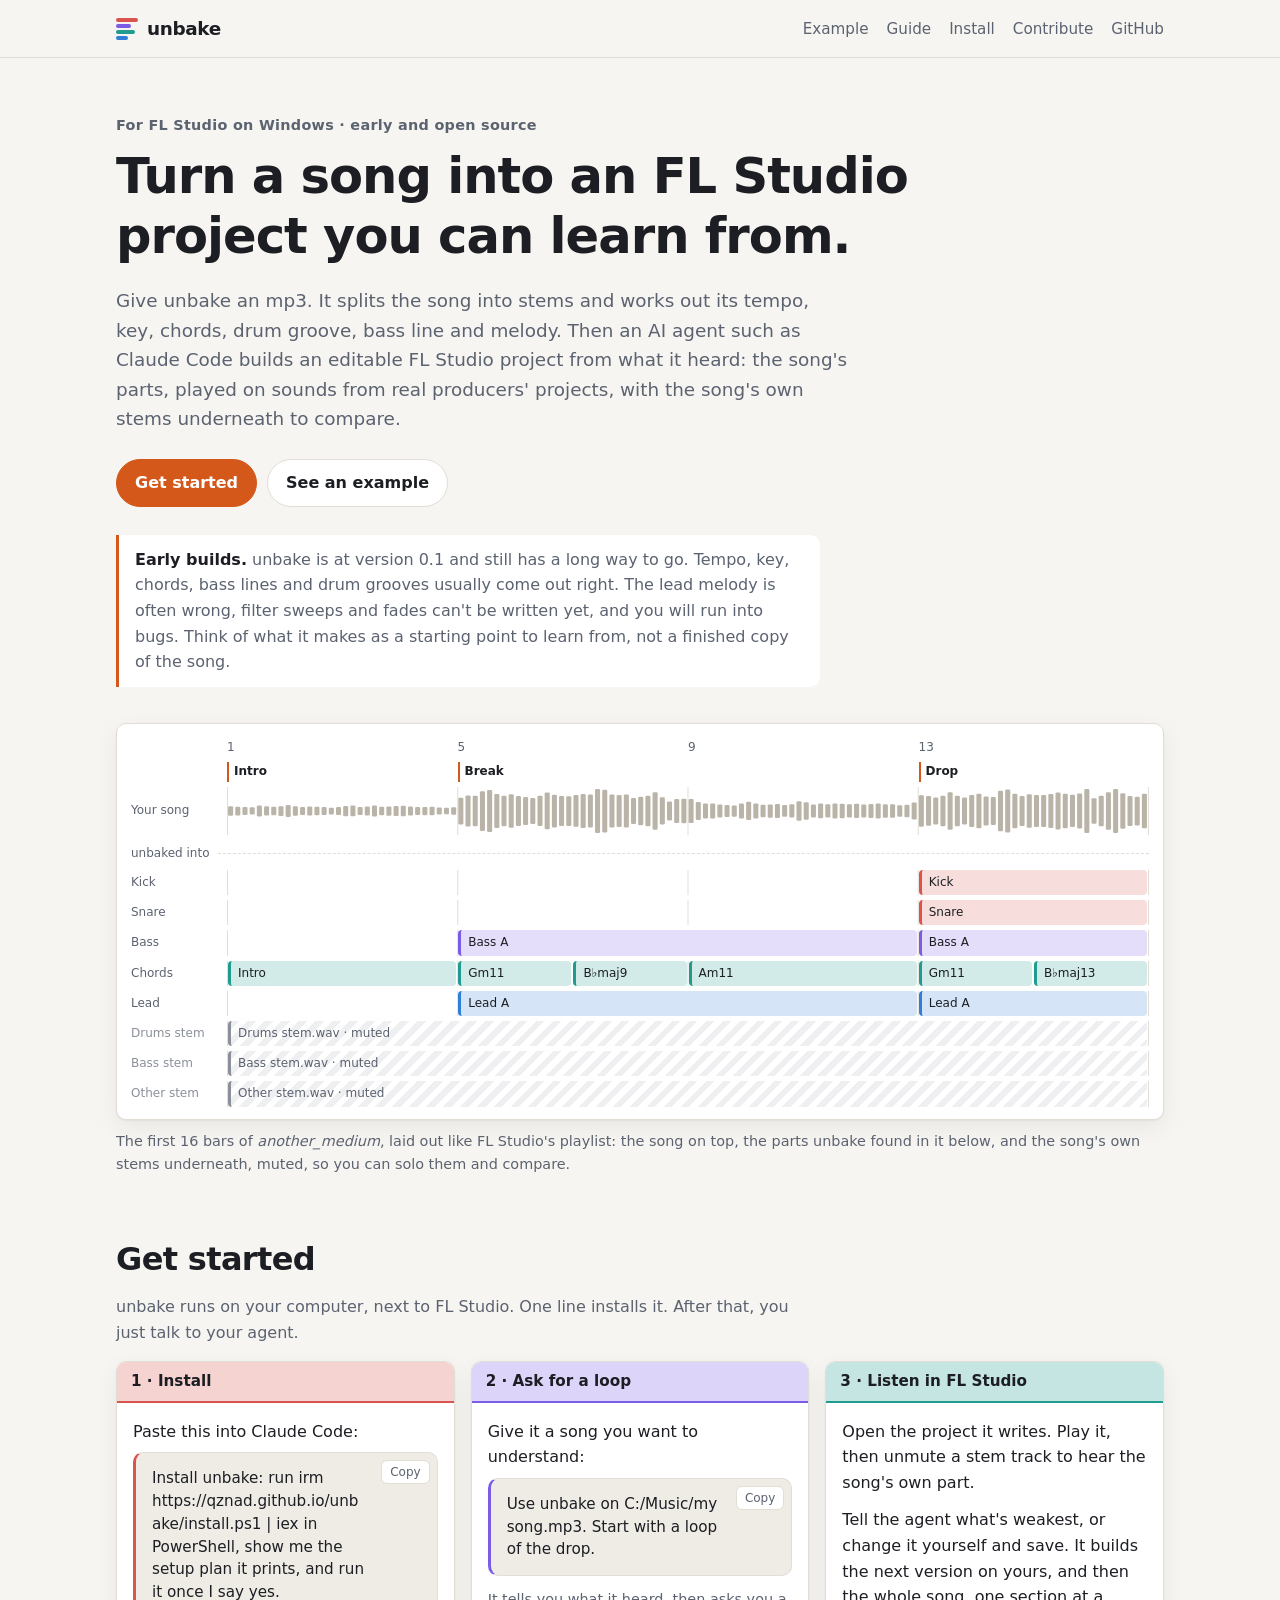
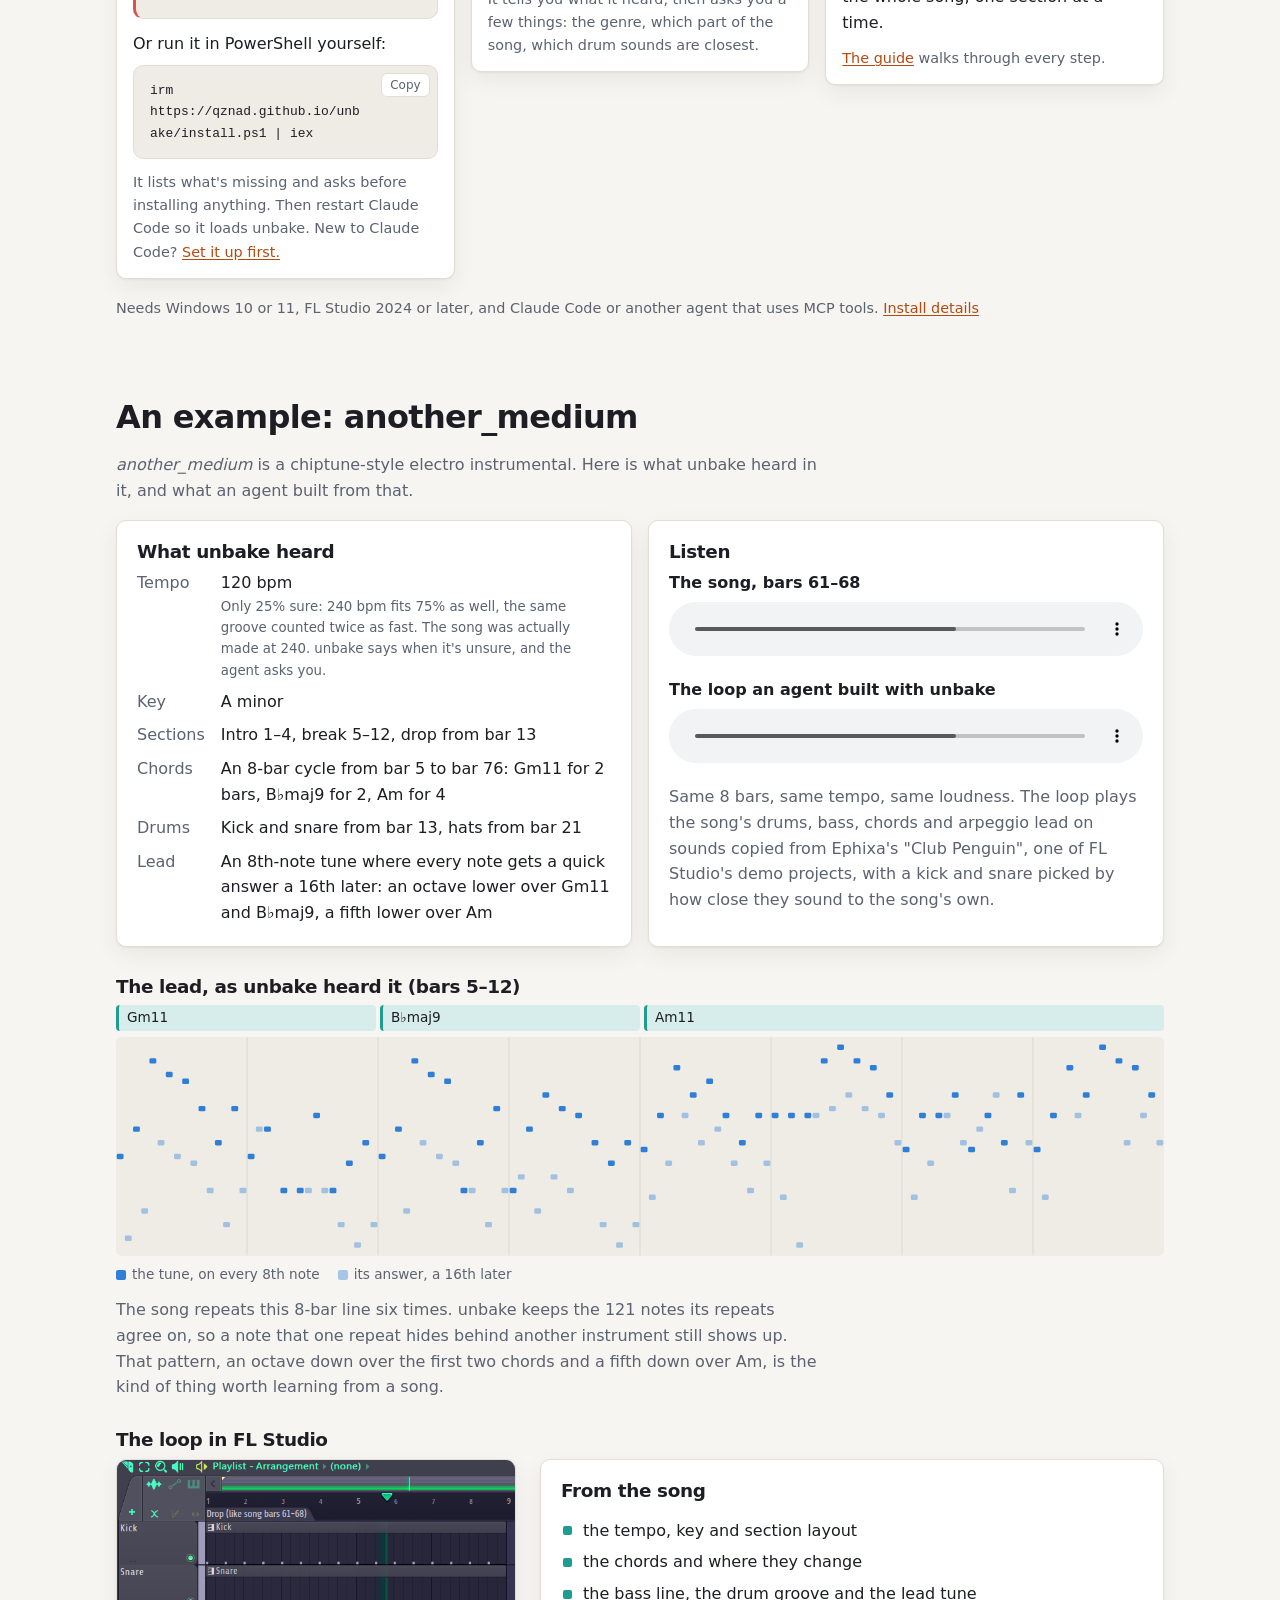
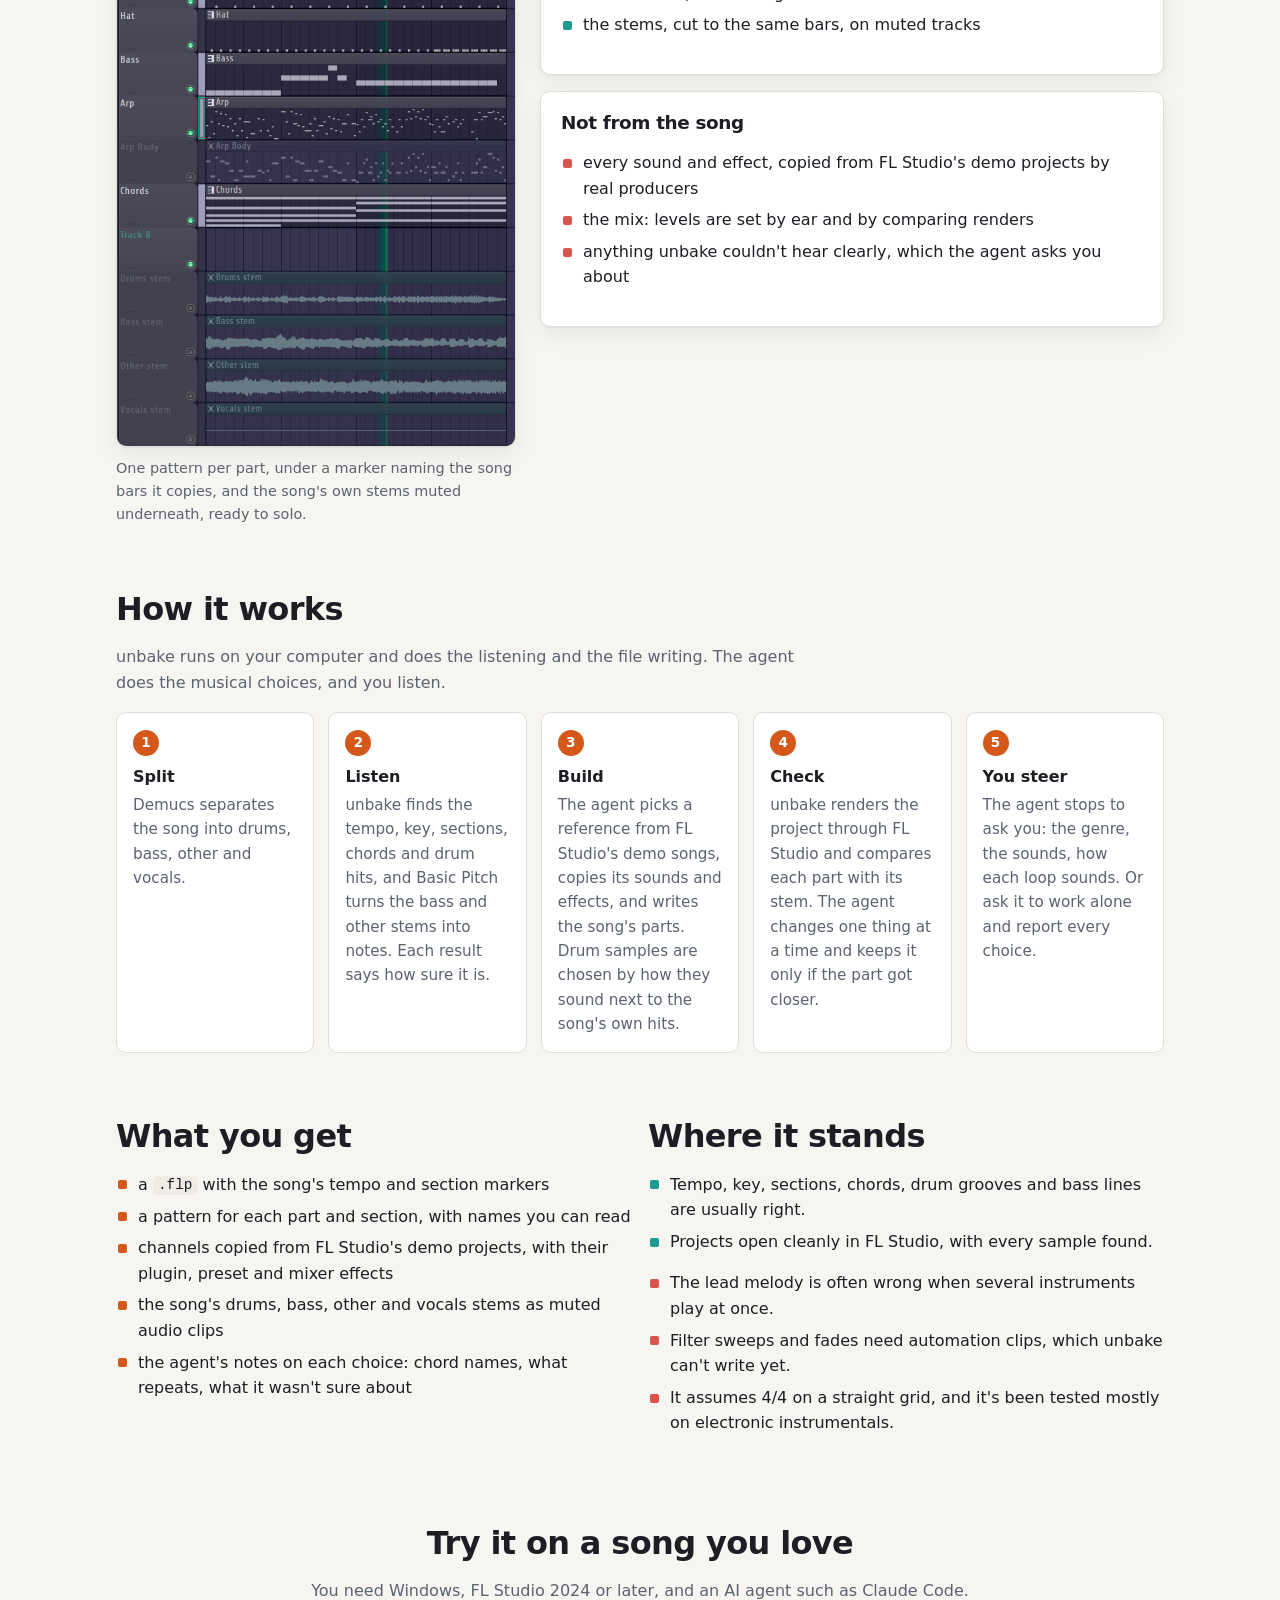
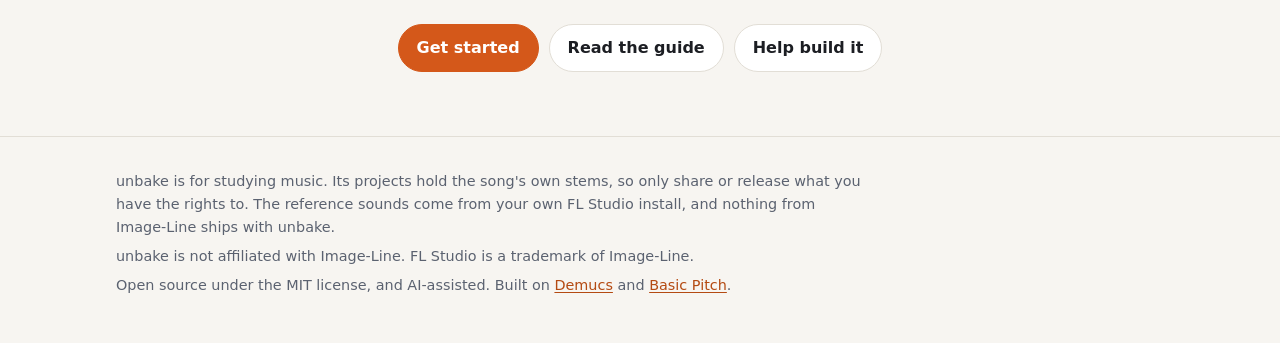
==== commit 28c62f44: "Explain how to set up and work with Claude Code, in VS Code or a terminal, before the guide's first " ====
--- a/site/index.html
+++ b/site/index.html
@@ -78,7 +78,7 @@
               <pre class="prompt"><code>Install unbake: run irm https://qznad.github.io/unbake/install.ps1 | iex in PowerShell, show me the setup plan it prints, and run it once I say yes.</code></pre>
               <p>Or run it in PowerShell yourself:</p>
               <pre><code>irm https://qznad.github.io/unbake/install.ps1 | iex</code></pre>
-              <p class="small">It lists what's missing and asks before installing anything. Then restart Claude Code so it loads unbake.</p>
+              <p class="small">It lists what's missing and asks before installing anything. Then restart Claude Code so it loads unbake. New to Claude Code? <a href="guide.html#claude">Set it up first.</a></p>
             </div>
           </article>
           <article class="clip-card" style="--c: var(--bass)">
--- a/site/style.css
+++ b/site/style.css
@@ -794,6 +794,18 @@
   padding-left: 1.2em;
 }
 
+.toc-first {
+  margin: 0 0 6px;
+}
+
+kbd {
+  border: 1px solid var(--line);
+  border-bottom-width: 2px;
+  border-radius: 4px;
+  padding: 0 0.35em;
+  background: var(--surface);
+}
+
 .ask {
   background: var(--surface);
   border: 1px solid var(--line);
